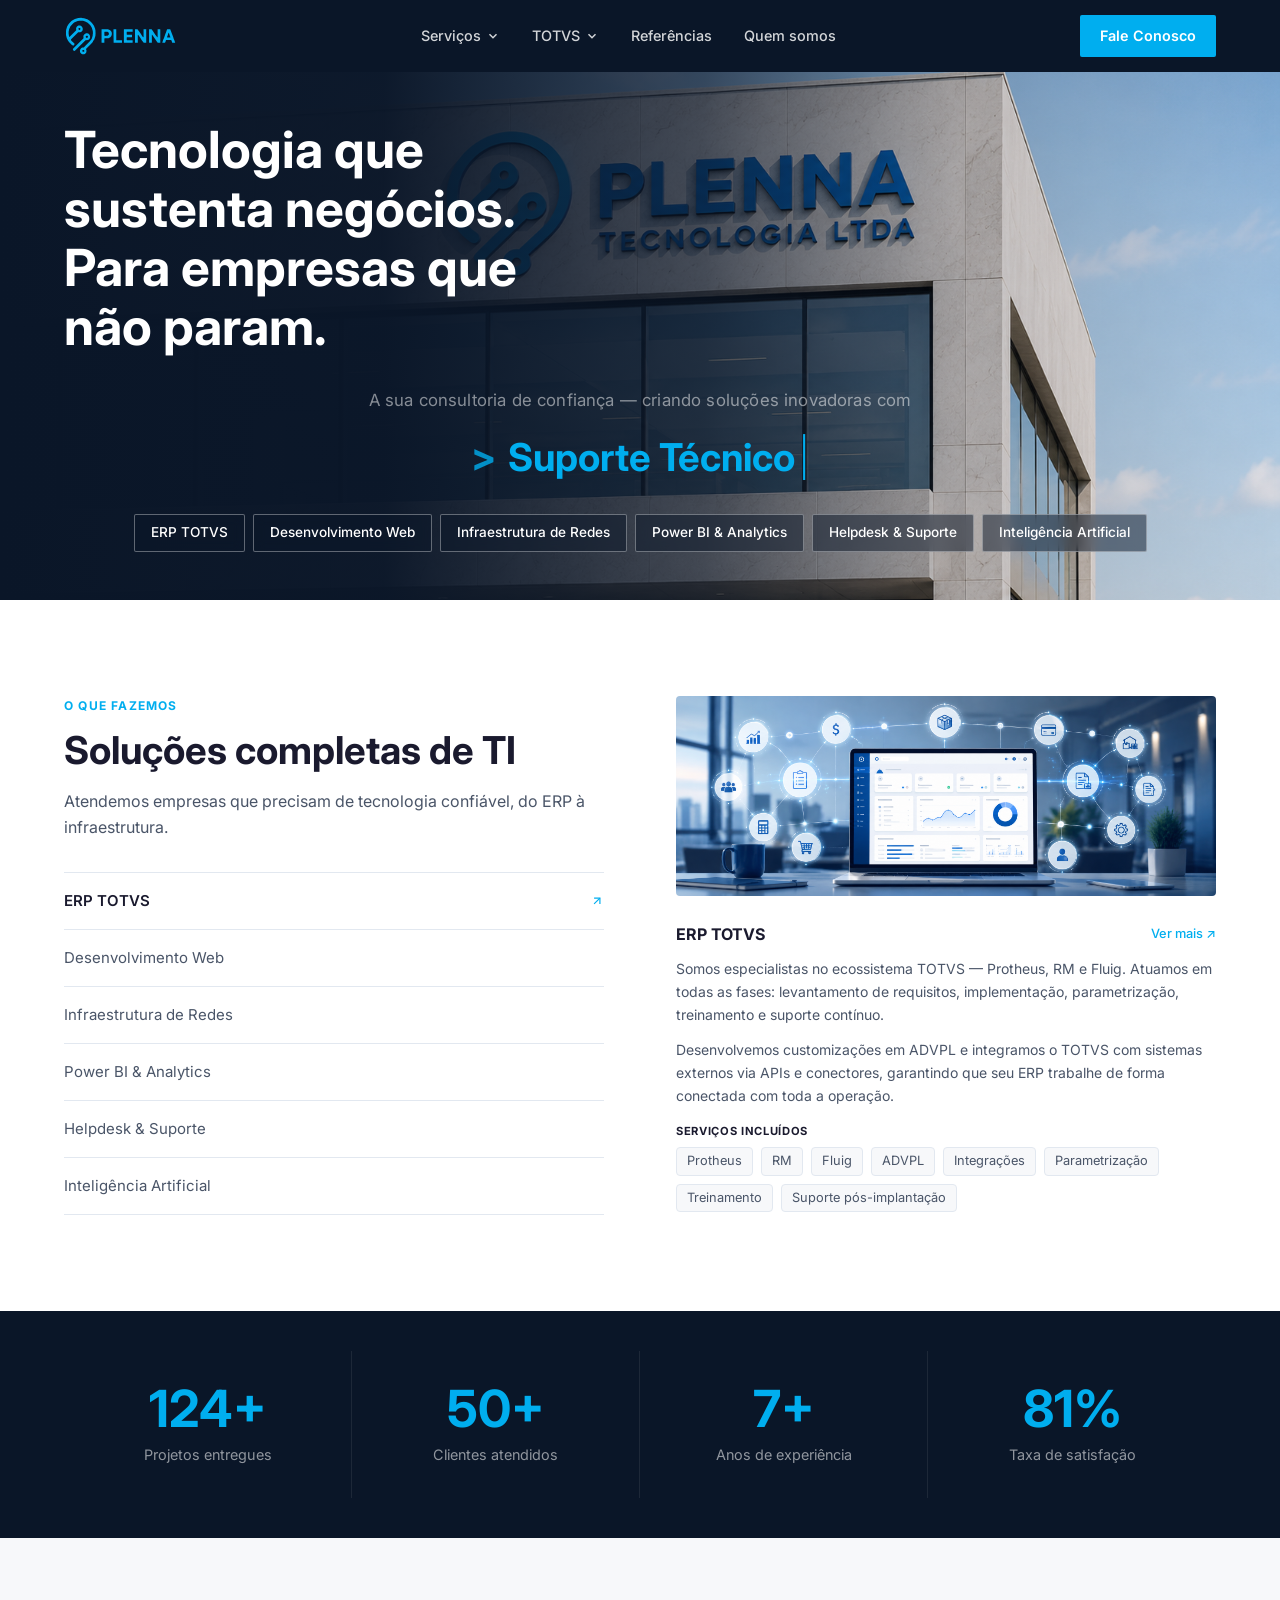
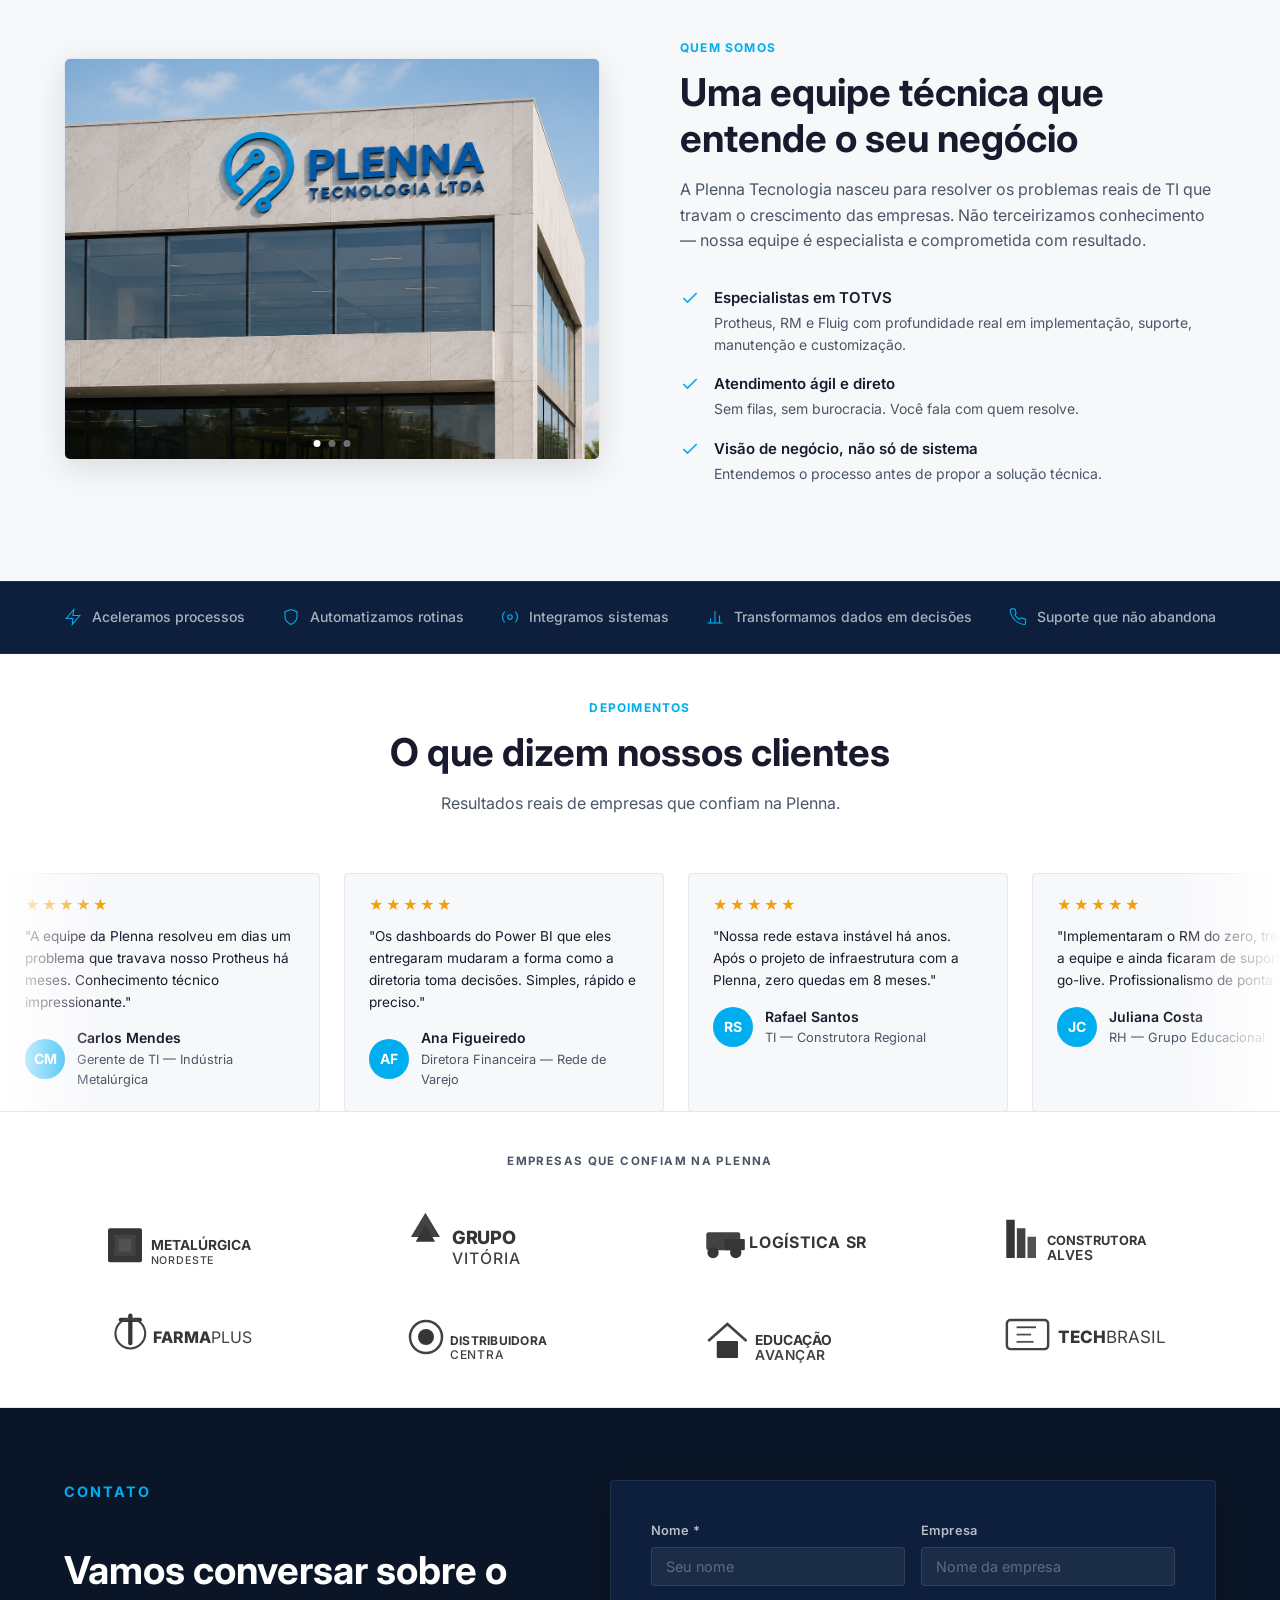
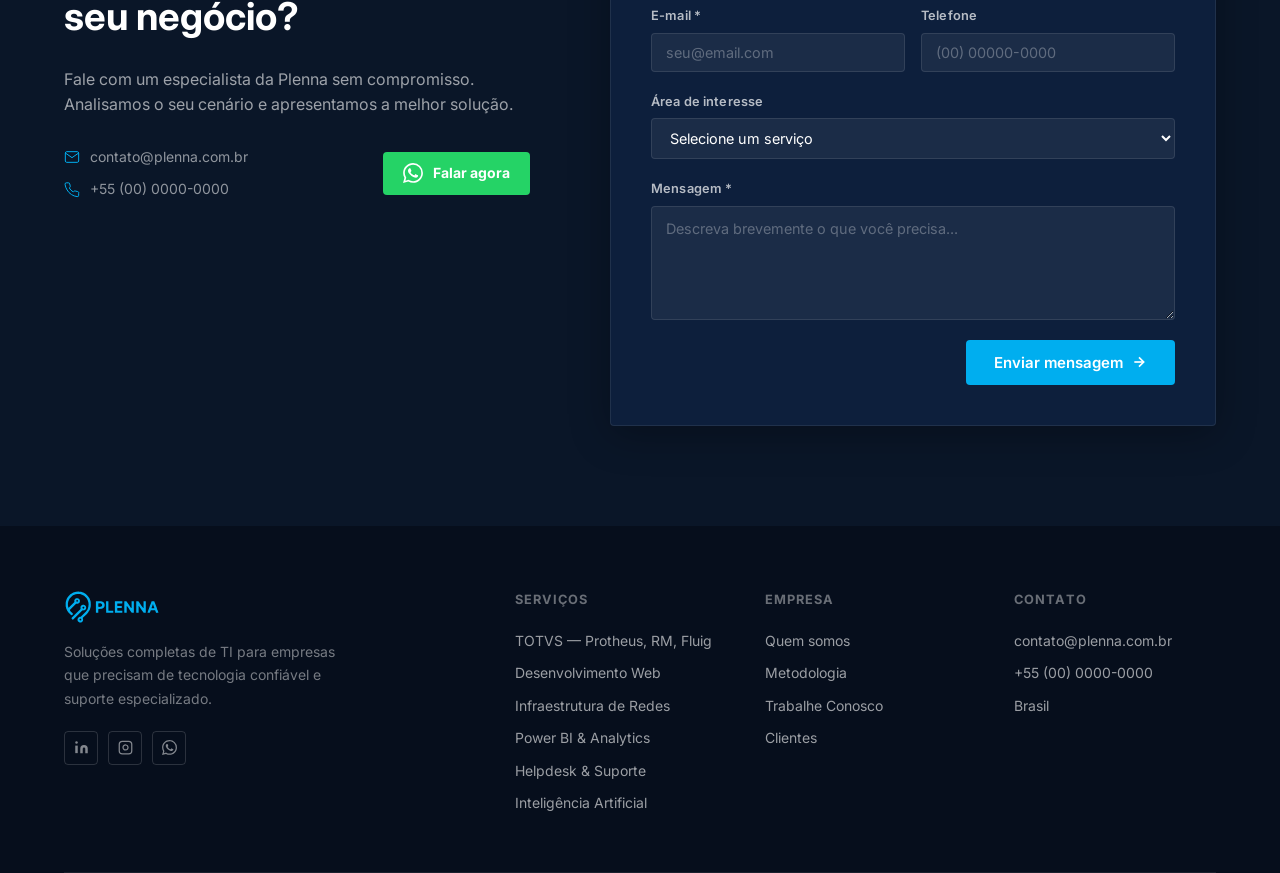
==== index.html @ c4a2d80d "Initial commit — site Plenna Tecnologia" ====
﻿<!DOCTYPE html>
<html lang="pt-BR">
<head>
  <meta charset="UTF-8" />
  <meta name="viewport" content="width=device-width, initial-scale=1.0" />
  <title>Plenna Tecnologia — Soluções de TI para Empresas</title>
  <meta name="description" content="Consultoria, implementação e suporte TOTVS, desenvolvimento de sistemas, infraestrutura, Power BI e helpdesk. Soluções de TI completas para o seu negócio." />
  <link rel="icon" type="image/x-icon" href="public/favicon.ico" />
  <link rel="preconnect" href="https://fonts.googleapis.com" />
  <link rel="preconnect" href="https://fonts.gstatic.com" crossorigin />
  <link href="https://fonts.googleapis.com/css2?family=Inter:wght@400;500;600;700&display=swap" rel="stylesheet" />
  <link rel="stylesheet" href="css/style.css" />
</head>
<body>

<!-- ============================================================
     HEADER
============================================================ -->
<header class="site-header">
  <div class="container">
    <div class="header-inner">
      <a href="index.html" class="logo" aria-label="Plenna Tecnologia">
        <img src="assets/plenna-header-svg-options/plenna-icon-plenna.svg" alt="Plenna Tecnologia" />
      </a>

      <nav class="main-nav" aria-label="Navegação principal">
        <div class="nav-item">
          <a href="#servicos" class="nav-link">
            Serviços
            <svg viewBox="0 0 24 24" fill="none" stroke="currentColor" stroke-width="2.5"><polyline points="6 9 12 15 18 9"/></svg>
          </a>
          <div class="dropdown">
            <a href="servicos/desenvolvimento.html">Desenvolvimento Web</a>
            <a href="servicos/infraestrutura.html">Infraestrutura de Redes</a>
            <a href="servicos/powerbi.html">Power BI & Analytics</a>
            <a href="servicos/helpdesk.html">Helpdesk & Suporte</a>
            <a href="servicos/ia.html">Inteligência Artificial</a>
          </div>
        </div>
        <div class="nav-item">
          <a href="servicos/totvs.html" class="nav-link">
            TOTVS
            <svg viewBox="0 0 24 24" fill="none" stroke="currentColor" stroke-width="2.5"><polyline points="6 9 12 15 18 9"/></svg>
          </a>
          <div class="dropdown">
            <a href="servicos/totvs.html#protheus">Protheus</a>
            <a href="servicos/totvs.html#rm">RM</a>
            <a href="servicos/totvs.html#fluig">Fluig</a>
            <a href="servicos/totvs.html#advpl">ADVPL & Customizações</a>
            <a href="servicos/totvs.html#integracoes">Integrações TOTVS</a>
          </div>
        </div>
        <a href="#depoimentos" class="nav-link">Referências</a>
        <a href="#sobre" class="nav-link">Quem somos</a>
        <!-- mobile-only CTA inside nav -->
        <div class="header-cta">
          <a href="https://wa.me/5500000000000" target="_blank" rel="noopener" class="btn btn-primary">Fale Conosco</a>
        </div>
      </nav>

      <!-- 3rd column: CTA on desktop, toggle on mobile -->
      <div class="header-actions">
        <a href="https://wa.me/5500000000000" target="_blank" rel="noopener" class="btn btn-primary desktop-cta">Fale Conosco</a>
        <button class="nav-toggle" aria-label="Abrir menu" aria-expanded="false">
          <span></span><span></span><span></span>
        </button>
      </div>
    </div>
  </div>
</header>

<!-- ============================================================
     HERO
============================================================ -->
<section class="hero" id="inicio">
  <div class="container">
    <div class="hero-grid">
      <div class="hero-content">
        <h1>Tecnologia que sustenta negócios.<br>Para empresas que não param.</h1>
      </div>
      <div class="hero-visual"></div>
    </div>

    <div class="hero-typewriter-inline">
      <span class="hero-typewriter-intro">A sua consultoria de confiança — criando soluções inovadoras com</span>
      <div class="hero-typewriter-big">
        <span class="typewriter-prompt">&gt;</span><span class="typewriter-wrap"><span id="typewriter"></span><span class="typewriter-cursor">|</span></span>
      </div>
      <div class="hero-service-pills">
        <a href="#servicos" class="hero-pill" data-service="totvs">ERP TOTVS</a>
        <a href="#servicos" class="hero-pill" data-service="desenvolvimento">Desenvolvimento Web</a>
        <a href="#servicos" class="hero-pill" data-service="infraestrutura">Infraestrutura de Redes</a>
        <a href="#servicos" class="hero-pill" data-service="powerbi">Power BI & Analytics</a>
        <a href="#servicos" class="hero-pill" data-service="helpdesk">Helpdesk & Suporte</a>
        <a href="#servicos" class="hero-pill" data-service="ia">Inteligência Artificial</a>
      </div>
    </div>
  </div>
</section>


<!-- ============================================================
     SERVICES — Interactive
============================================================ -->
<section class="services" id="servicos">
  <div class="container">
    <div class="services-layout">

      <!-- Coluna esquerda: header + lista -->
      <div class="services-left">
        <div class="services-header">
          <span class="section-label">O que fazemos</span>
          <h2 class="section-title">Soluções completas de TI</h2>
          <p class="section-sub">Atendemos empresas que precisam de tecnologia confiável, do ERP à infraestrutura.</p>
        </div>

        <ul class="services-list">
          <li class="services-list-item active" data-service="totvs">
            <span>ERP TOTVS</span>
            <svg viewBox="0 0 24 24" fill="none" stroke="currentColor" stroke-width="2"><line x1="7" y1="17" x2="17" y2="7"/><polyline points="7 7 17 7 17 17"/></svg>
          </li>
          <li class="services-list-item" data-service="desenvolvimento">
            <span>Desenvolvimento Web</span>
            <svg viewBox="0 0 24 24" fill="none" stroke="currentColor" stroke-width="2"><line x1="7" y1="17" x2="17" y2="7"/><polyline points="7 7 17 7 17 17"/></svg>
          </li>
          <li class="services-list-item" data-service="infraestrutura">
            <span>Infraestrutura de Redes</span>
            <svg viewBox="0 0 24 24" fill="none" stroke="currentColor" stroke-width="2"><line x1="7" y1="17" x2="17" y2="7"/><polyline points="7 7 17 7 17 17"/></svg>
          </li>
          <li class="services-list-item" data-service="powerbi">
            <span>Power BI & Analytics</span>
            <svg viewBox="0 0 24 24" fill="none" stroke="currentColor" stroke-width="2"><line x1="7" y1="17" x2="17" y2="7"/><polyline points="7 7 17 7 17 17"/></svg>
          </li>
          <li class="services-list-item" data-service="helpdesk">
            <span>Helpdesk & Suporte</span>
            <svg viewBox="0 0 24 24" fill="none" stroke="currentColor" stroke-width="2"><line x1="7" y1="17" x2="17" y2="7"/><polyline points="7 7 17 7 17 17"/></svg>
          </li>
          <li class="services-list-item" data-service="ia">
            <span>Inteligência Artificial</span>
            <svg viewBox="0 0 24 24" fill="none" stroke="currentColor" stroke-width="2"><line x1="7" y1="17" x2="17" y2="7"/><polyline points="7 7 17 7 17 17"/></svg>
          </li>
        </ul>
      </div>

      <!-- Coluna direita: imagem pequena no topo + painel de texto embaixo -->
      <div class="services-right">
        <div class="services-right-img">
          <img class="services-img-item active" data-service="totvs"        src="images/servico-totvs.png"          alt="ERP TOTVS" />
          <img class="services-img-item"        data-service="desenvolvimento" src="images/servico-desenvolvimento.png" alt="Desenvolvimento Web" />
          <img class="services-img-item"        data-service="infraestrutura"  src="images/servico-infraestrutura.png" alt="Infraestrutura de Redes" />
          <img class="services-img-item"        data-service="powerbi"         src="images/servico-powerbi.png"        alt="Power BI & Analytics" />
          <img class="services-img-item"        data-service="helpdesk"        src="images/servico-helpdesk.png"       alt="Helpdesk & Suporte" />
          <img class="services-img-item"        data-service="ia"              src="images/servico-ia.png"             alt="Inteligência Artificial" />
        </div>

        <div class="services-panel">
          <div class="services-panel-item active" data-service="totvs">
            <h3>ERP TOTVS <a href="servicos/totvs.html">Ver mais ↗</a></h3>
            <p>Somos especialistas no ecossistema TOTVS — Protheus, RM e Fluig. Atuamos em todas as fases: levantamento de requisitos, implementação, parametrização, treinamento e suporte contínuo.</p>
            <p>Desenvolvemos customizações em ADVPL e integramos o TOTVS com sistemas externos via APIs e conectores, garantindo que seu ERP trabalhe de forma conectada com toda a operação.</p>
            <div class="services-panel-tags">
              <span class="services-panel-tags-label">Serviços incluídos</span>
              <ul><li>Protheus</li><li>RM</li><li>Fluig</li><li>ADVPL</li><li>Integrações</li><li>Parametrização</li><li>Treinamento</li><li>Suporte pós-implantação</li></ul>
            </div>
          </div>

          <div class="services-panel-item" data-service="desenvolvimento">
            <h3>Desenvolvimento Web <a href="servicos/desenvolvimento.html">Ver mais ↗</a></h3>
            <p>Criamos sites institucionais, portais, sistemas internos e aplicações sob medida. Cada projeto é pensado para resolver um problema real — sem código desnecessário, sem prazo alongado.</p>
            <p>Também desenvolvemos APIs REST e automações que conectam plataformas diferentes, eliminando processos manuais e retrabalho do seu time.</p>
            <div class="services-panel-tags">
              <span class="services-panel-tags-label">Serviços incluídos</span>
              <ul><li>Sites institucionais</li><li>Sistemas web</li><li>APIs REST</li><li>Automações</li><li>Integrações entre plataformas</li><li>Node.js</li><li>Python</li><li>React</li></ul>
            </div>
          </div>

          <div class="services-panel-item" data-service="infraestrutura">
            <h3>Infraestrutura de Redes <a href="servicos/infraestrutura.html">Ver mais ↗</a></h3>
            <p>Projetamos e implantamos redes corporativas seguras e escaláveis — do cabeamento estruturado ao firewall e à virtualização de servidores. Sua operação não pode parar, e a infraestrutura precisa acompanhar o crescimento.</p>
            <p>Oferecemos monitoramento contínuo, gestão de ativos e suporte preventivo para antecipar falhas antes que virem problema.</p>
            <div class="services-panel-tags">
              <span class="services-panel-tags-label">Serviços incluídos</span>
              <ul><li>Redes LAN / WAN</li><li>Firewall & segurança</li><li>Servidores</li><li>Virtualização</li><li>VPN</li><li>Monitoramento 24h</li><li>Cabeamento estruturado</li><li>Backup corporativo</li></ul>
            </div>
          </div>

          <div class="services-panel-item" data-service="powerbi">
            <h3>Power BI & Analytics <a href="servicos/powerbi.html">Ver mais ↗</a></h3>
            <p>Transformamos dados dispersos em dashboards claros e acionáveis. Conectamos suas fontes — ERP, planilhas, bancos de dados e APIs — e construímos relatórios que respondem às perguntas certas para cada área do negócio.</p>
            <p>Com modelagem de dados e DAX avançado, entregamos indicadores confiáveis que embasam decisões rápidas e bem fundamentadas.</p>
            <div class="services-panel-tags">
              <span class="services-panel-tags-label">Serviços incluídos</span>
              <ul><li>Dashboards interativos</li><li>Modelagem de dados</li><li>DAX avançado</li><li>ETL & Power Query</li><li>KPIs e metas</li><li>Relatórios gerenciais</li><li>Integração com TOTVS</li><li>Treinamento em Power BI</li></ul>
            </div>
          </div>

          <div class="services-panel-item" data-service="helpdesk">
            <h3>Helpdesk & Suporte <a href="servicos/helpdesk.html">Ver mais ↗</a></h3>
            <p>Atendimento técnico ágil por chamado, remoto ou presencial — com SLA definido e equipe especializada que resolve sem burocracia. Nada de filas intermináveis ou scripts genéricos.</p>
            <p>Gerenciamos todo o ciclo do chamado, desde o registro até a solução, com relatórios periódicos de desempenho e foco em reduzir o tempo de inatividade da sua equipe.</p>
            <div class="services-panel-tags">
              <span class="services-panel-tags-label">Serviços incluídos</span>
              <ul><li>Suporte remoto</li><li>Atendimento presencial</li><li>SLA contratual</li><li>Gestão de chamados</li><li>N1 / N2 / N3</li><li>Relatórios de SLA</li><li>Manutenção preventiva</li><li>Gestão de ativos de TI</li></ul>
            </div>
          </div>

          <div class="services-panel-item" data-service="ia">
            <h3>Inteligência Artificial <a href="servicos/ia.html">Ver mais ↗</a></h3>
            <p>Aplicamos IA de forma prática no seu negócio: chatbots para atendimento, automação de tarefas repetitivas, análise preditiva de dados e integração com modelos de linguagem como GPT e Claude.</p>
            <p>Não vendemos tecnologia por tecnologia — identificamos onde a IA gera ganho real de produtividade e implementamos com foco em resultado mensurável.</p>
            <div class="services-panel-tags">
              <span class="services-panel-tags-label">Serviços incluídos</span>
              <ul><li>Chatbots inteligentes</li><li>Integração com LLMs</li><li>Automação de processos</li><li>Análise preditiva</li><li>Processamento de documentos</li><li>IA aplicada ao TOTVS</li><li>Treinamento de modelos</li><li>Consultoria em IA</li></ul>
            </div>
          </div>
        </div>
      </div>

    </div>
  </div>
</section>

<!-- ============================================================
     STATS / NUMBERS
============================================================ -->
<section class="stats" id="numeros">
  <div class="container">
    <div class="stats-grid">
      <div class="stat-item fade-in">
        <span
          class="stat-number"
          data-counter
          data-target="150"
          data-suffix="+"
        >0</span>
        <p class="stat-desc">Projetos entregues</p>
      </div>
      <div class="stat-item fade-in fade-in-delay-1">
        <span
          class="stat-number"
          data-counter
          data-target="60"
          data-suffix="+"
        >0</span>
        <p class="stat-desc">Clientes atendidos</p>
      </div>
      <div class="stat-item fade-in fade-in-delay-2">
        <span
          class="stat-number"
          data-counter
          data-target="8"
          data-suffix="+"
        >0</span>
        <p class="stat-desc">Anos de experiência</p>
      </div>
      <div class="stat-item fade-in fade-in-delay-3">
        <span
          class="stat-number"
          data-counter
          data-target="98"
          data-suffix="%"
        >0</span>
        <p class="stat-desc">Taxa de satisfação</p>
      </div>
    </div>
  </div>
</section>

<!-- ============================================================
     ABOUT
============================================================ -->
<section class="about" id="sobre">
  <div class="container">
    <div class="about-grid">
      <div class="about-slideshow">
        <div class="about-slide active">
          <img src="images/fachada-plenna-IA.png" alt="Escritório Plenna Tecnologia" loading="lazy" />
        </div>
        <div class="about-slide">
          <img src="images/funcionarios-plenna-IA.png" alt="Equipe Plenna" loading="lazy" />
        </div>
        <div class="about-slide">
          <img src="images/funcionarios-plenna-IA-2.png" alt="Time Plenna" loading="lazy" />
        </div>
        <div class="about-slide-dots">
          <span class="about-dot active"></span>
          <span class="about-dot"></span>
          <span class="about-dot"></span>
        </div>
      </div>
      <div class="about-content fade-in">
        <span class="section-label">Quem somos</span>
        <h2 class="section-title">Uma equipe técnica que entende o seu negócio</h2>
        <p>A Plenna Tecnologia nasceu para resolver os problemas reais de TI que travam o crescimento das empresas. Não terceirizamos conhecimento — nossa equipe é especialista e comprometida com resultado.</p>

        <div class="about-points">
          <div class="about-point">
            <svg class="point-icon" viewBox="0 0 24 24" fill="none" stroke="currentColor" stroke-width="2"><polyline points="20 6 9 17 4 12"/></svg>
            <div>
              <h4>Especialistas em TOTVS</h4>
              <p>Protheus, RM e Fluig com profundidade real em implementação, suporte, manutenção e customização.</p>
            </div>
          </div>
          <div class="about-point">
            <svg class="point-icon" viewBox="0 0 24 24" fill="none" stroke="currentColor" stroke-width="2"><polyline points="20 6 9 17 4 12"/></svg>
            <div>
              <h4>Atendimento ágil e direto</h4>
              <p>Sem filas, sem burocracia. Você fala com quem resolve.</p>
            </div>
          </div>
          <div class="about-point">
            <svg class="point-icon" viewBox="0 0 24 24" fill="none" stroke="currentColor" stroke-width="2"><polyline points="20 6 9 17 4 12"/></svg>
            <div>
              <h4>Visão de negócio, não só de sistema</h4>
              <p>Entendemos o processo antes de propor a solução técnica.</p>
            </div>
          </div>
        </div>
      </div>
    </div>
  </div>
</section>

<!-- ============================================================
     VALUE PILLARS STRIP
============================================================ -->
<div class="pillars-band">
  <div class="container">
    <div class="pillars-grid">
      <div class="pillar-item">
        <svg viewBox="0 0 24 24" fill="none" stroke="currentColor" stroke-width="1.5"><path d="M13 2L3 14h9l-1 8 10-12h-9l1-8z"/></svg>
        <span>Aceleramos processos</span>
      </div>
      <div class="pillar-item">
        <svg viewBox="0 0 24 24" fill="none" stroke="currentColor" stroke-width="1.5"><path d="M12 22s8-4 8-10V5l-8-3-8 3v7c0 6 8 10 8 10z"/></svg>
        <span>Automatizamos rotinas</span>
      </div>
      <div class="pillar-item">
        <svg viewBox="0 0 24 24" fill="none" stroke="currentColor" stroke-width="1.5"><circle cx="12" cy="12" r="3"/><path d="M19.07 4.93a10 10 0 0 1 0 14.14M4.93 4.93a10 10 0 0 0 0 14.14"/></svg>
        <span>Integramos sistemas</span>
      </div>
      <div class="pillar-item">
        <svg viewBox="0 0 24 24" fill="none" stroke="currentColor" stroke-width="1.5"><line x1="18" y1="20" x2="18" y2="10"/><line x1="12" y1="20" x2="12" y2="4"/><line x1="6" y1="20" x2="6" y2="14"/><line x1="2" y1="20" x2="22" y2="20"/></svg>
        <span>Transformamos dados em decisões</span>
      </div>
      <div class="pillar-item">
        <svg viewBox="0 0 24 24" fill="none" stroke="currentColor" stroke-width="1.5"><path d="M22 16.92v3a2 2 0 0 1-2.18 2 19.79 19.79 0 0 1-8.63-3.07A19.5 19.5 0 0 1 4.69 12 19.79 19.79 0 0 1 1.61 3.41 2 2 0 0 1 3.6 1.24h3a2 2 0 0 1 2 1.72c.127.96.361 1.903.7 2.81a2 2 0 0 1-.45 2.11L7.91 8.92a16 16 0 0 0 6 6l.97-.97a2 2 0 0 1 2.11-.45c.907.339 1.85.573 2.81.7A2 2 0 0 1 22 16.92z"/></svg>
        <span>Suporte que não abandona</span>
      </div>
    </div>
  </div>
</div>

<!-- ============================================================
     TESTIMONIALS
============================================================ -->
<section class="testimonials">
  <div class="container">
    <div class="testimonials-header fade-in">
      <span class="section-label">Depoimentos</span>
      <h2 class="section-title">O que dizem nossos clientes</h2>
      <p class="section-sub">Resultados reais de empresas que confiam na Plenna.</p>
    </div>
  </div>

  <div class="testimonials-marquee" id="depoimentos">
    <div class="testimonials-track" aria-hidden="true">

      <!-- original set -->
      <div class="testimonial-card">
        <div class="testimonial-stars">★★★★★</div>
        <p class="testimonial-text">"A equipe da Plenna resolveu em dias um problema que travava nosso Protheus há meses. Conhecimento técnico impressionante."</p>
        <div class="testimonial-author">
          <div class="author-avatar">CM</div>
          <div>
            <div class="author-name">Carlos Mendes</div>
            <div class="author-role">Gerente de TI — Indústria Metalúrgica</div>
          </div>
        </div>
      </div>

      <div class="testimonial-card">
        <div class="testimonial-stars">★★★★★</div>
        <p class="testimonial-text">"Os dashboards do Power BI que eles entregaram mudaram a forma como a diretoria toma decisões. Simples, rápido e preciso."</p>
        <div class="testimonial-author">
          <div class="author-avatar">AF</div>
          <div>
            <div class="author-name">Ana Figueiredo</div>
            <div class="author-role">Diretora Financeira — Rede de Varejo</div>
          </div>
        </div>
      </div>

      <div class="testimonial-card">
        <div class="testimonial-stars">★★★★★</div>
        <p class="testimonial-text">"Nossa rede estava instável há anos. Após o projeto de infraestrutura com a Plenna, zero quedas em 8 meses."</p>
        <div class="testimonial-author">
          <div class="author-avatar">RS</div>
          <div>
            <div class="author-name">Rafael Santos</div>
            <div class="author-role">TI — Construtora Regional</div>
          </div>
        </div>
      </div>

      <div class="testimonial-card">
        <div class="testimonial-stars">★★★★★</div>
        <p class="testimonial-text">"Implementaram o RM do zero, treinaram a equipe e ainda ficaram de suporte pós-go-live. Profissionalismo de ponta."</p>
        <div class="testimonial-author">
          <div class="author-avatar">JC</div>
          <div>
            <div class="author-name">Juliana Costa</div>
            <div class="author-role">RH — Grupo Educacional</div>
          </div>
        </div>
      </div>

      <div class="testimonial-card">
        <div class="testimonial-stars">★★★★★</div>
        <p class="testimonial-text">"O helpdesk deles resolve rápido e sem enrolação. Nossas equipes não ficam paradas esperando chamado."</p>
        <div class="testimonial-author">
          <div class="author-avatar">PM</div>
          <div>
            <div class="author-name">Pedro Marinho</div>
            <div class="author-role">COO — Distribuidora Logística</div>
          </div>
        </div>
      </div>

      <div class="testimonial-card">
        <div class="testimonial-stars">★★★★★</div>
        <p class="testimonial-text">"A integração entre o Protheus e nosso e-commerce foi entregue no prazo, funcionando perfeitamente. Equipe muito competente."</p>
        <div class="testimonial-author">
          <div class="author-avatar">TL</div>
          <div>
            <div class="author-name">Thiago Lima</div>
            <div class="author-role">CTO — Startup de Comércio</div>
          </div>
        </div>
      </div>

      <!-- duplicate set — required for seamless -50% loop -->
      <div class="testimonial-card">
        <div class="testimonial-stars">★★★★★</div>
        <p class="testimonial-text">"A equipe da Plenna resolveu em dias um problema que travava nosso Protheus há meses. Conhecimento técnico impressionante."</p>
        <div class="testimonial-author">
          <div class="author-avatar">CM</div>
          <div>
            <div class="author-name">Carlos Mendes</div>
            <div class="author-role">Gerente de TI — Indústria Metalúrgica</div>
          </div>
        </div>
      </div>

      <div class="testimonial-card">
        <div class="testimonial-stars">★★★★★</div>
        <p class="testimonial-text">"Os dashboards do Power BI que eles entregaram mudaram a forma como a diretoria toma decisões. Simples, rápido e preciso."</p>
        <div class="testimonial-author">
          <div class="author-avatar">AF</div>
          <div>
            <div class="author-name">Ana Figueiredo</div>
            <div class="author-role">Diretora Financeira — Rede de Varejo</div>
          </div>
        </div>
      </div>

      <div class="testimonial-card">
        <div class="testimonial-stars">★★★★★</div>
        <p class="testimonial-text">"Nossa rede estava instável há anos. Após o projeto de infraestrutura com a Plenna, zero quedas em 8 meses."</p>
        <div class="testimonial-author">
          <div class="author-avatar">RS</div>
          <div>
            <div class="author-name">Rafael Santos</div>
            <div class="author-role">TI — Construtora Regional</div>
          </div>
        </div>
      </div>

      <div class="testimonial-card">
        <div class="testimonial-stars">★★★★★</div>
        <p class="testimonial-text">"Implementaram o RM do zero, treinaram a equipe e ainda ficaram de suporte pós-go-live. Profissionalismo de ponta."</p>
        <div class="testimonial-author">
          <div class="author-avatar">JC</div>
          <div>
            <div class="author-name">Juliana Costa</div>
            <div class="author-role">RH — Grupo Educacional</div>
          </div>
        </div>
      </div>

      <div class="testimonial-card">
        <div class="testimonial-stars">★★★★★</div>
        <p class="testimonial-text">"O helpdesk deles resolve rápido e sem enrolação. Nossas equipes não ficam paradas esperando chamado."</p>
        <div class="testimonial-author">
          <div class="author-avatar">PM</div>
          <div>
            <div class="author-name">Pedro Marinho</div>
            <div class="author-role">COO — Distribuidora Logística</div>
          </div>
        </div>
      </div>

      <div class="testimonial-card">
        <div class="testimonial-stars">★★★★★</div>
        <p class="testimonial-text">"A integração entre o Protheus e nosso e-commerce foi entregue no prazo, funcionando perfeitamente. Equipe muito competente."</p>
        <div class="testimonial-author">
          <div class="author-avatar">TL</div>
          <div>
            <div class="author-name">Thiago Lima</div>
            <div class="author-role">CTO — Startup de Comércio</div>
          </div>
        </div>
      </div>

    </div>
  </div>

  <!-- Logos de clientes -->
  <div class="clients-logos" id="clientes">
    <div class="container">
      <p class="clients-label">Empresas que confiam na Plenna</p>
      <div class="clients-grid">

        <!-- Metalúrgica Nordeste -->
        <div class="client-logo-item">
          <svg viewBox="0 0 160 56" fill="none" xmlns="http://www.w3.org/2000/svg" aria-label="Metalúrgica Nordeste">
            <rect x="0" y="20" width="32" height="32" rx="2" fill="#2D3748"/>
            <rect x="6" y="26" width="20" height="20" rx="1" fill="#4A5568"/>
            <rect x="10" y="30" width="12" height="12" fill="#718096"/>
            <text x="40" y="40" font-family="Inter,sans-serif" font-size="13" font-weight="700" fill="#2D3748">METALÚRGICA</text>
            <text x="40" y="54" font-family="Inter,sans-serif" font-size="10" font-weight="500" fill="#4A5568" letter-spacing=".08em">NORDESTE</text>
          </svg>
        </div>

        <!-- Grupo Vitória -->
        <div class="client-logo-item">
          <svg viewBox="0 0 140 56" fill="none" xmlns="http://www.w3.org/2000/svg" aria-label="Grupo Vitória">
            <polygon points="16,8 28,28 4,28" fill="#4A5568"/>
            <polygon points="16,18 24,32 8,32" fill="#2D3748"/>
            <text x="38" y="34" font-family="Inter,sans-serif" font-size="15" font-weight="800" fill="#2D3748" letter-spacing="-.02em">GRUPO</text>
            <text x="38" y="50" font-family="Inter,sans-serif" font-size="13" font-weight="500" fill="#4A5568" letter-spacing=".06em">VITÓRIA</text>
          </svg>
        </div>

        <!-- Logística SR -->
        <div class="client-logo-item">
          <svg viewBox="0 0 150 56" fill="none" xmlns="http://www.w3.org/2000/svg" aria-label="Logística SR">
            <rect x="2" y="24" width="30" height="16" rx="2" fill="#4A5568"/>
            <rect x="18" y="30" width="18" height="10" rx="1" fill="#2D3748"/>
            <circle cx="8" cy="42" r="5" fill="#2D3748"/>
            <circle cx="28" cy="42" r="5" fill="#2D3748"/>
            <text x="40" y="38" font-family="Inter,sans-serif" font-size="14" font-weight="700" fill="#2D3748" letter-spacing=".04em">LOGÍSTICA SR</text>
          </svg>
        </div>

        <!-- Construtora Alves -->
        <div class="client-logo-item">
          <svg viewBox="0 0 160 56" fill="none" xmlns="http://www.w3.org/2000/svg" aria-label="Construtora Alves">
            <rect x="4" y="12" width="8" height="36" fill="#2D3748"/>
            <rect x="14" y="20" width="8" height="28" fill="#4A5568"/>
            <rect x="24" y="28" width="8" height="20" fill="#718096"/>
            <text x="42" y="36" font-family="Inter,sans-serif" font-size="12" font-weight="700" fill="#2D3748">CONSTRUTORA</text>
            <text x="42" y="50" font-family="Inter,sans-serif" font-size="13" font-weight="600" fill="#2D3748" letter-spacing=".04em">ALVES</text>
          </svg>
        </div>

        <!-- Rede FarmaPlus -->
        <div class="client-logo-item">
          <svg viewBox="0 0 160 56" fill="none" xmlns="http://www.w3.org/2000/svg" aria-label="FarmaPlus">
            <rect x="10" y="10" width="22" height="4" rx="2" fill="#2D3748"/>
            <rect x="19" y="6" width="4" height="30" rx="2" fill="#2D3748"/>
            <circle cx="21" cy="25" r="14" stroke="#4A5568" stroke-width="2" fill="none"/>
            <text x="42" y="34" font-family="Inter,sans-serif" font-size="15" font-weight="800" fill="#2D3748">FARMA<tspan font-weight="400" fill="#4A5568">PLUS</tspan></text>
          </svg>
        </div>

        <!-- Distribuidora Centra -->
        <div class="client-logo-item">
          <svg viewBox="0 0 170 56" fill="none" xmlns="http://www.w3.org/2000/svg" aria-label="Distribuidora Centra">
            <circle cx="20" cy="28" r="16" stroke="#4A5568" stroke-width="2.5"/>
            <circle cx="20" cy="28" r="8" fill="#2D3748"/>
            <text x="44" y="36" font-family="Inter,sans-serif" font-size="12" font-weight="700" fill="#2D3748" letter-spacing=".02em">DISTRIBUIDORA</text>
            <text x="44" y="50" font-family="Inter,sans-serif" font-size="12" font-weight="500" fill="#4A5568" letter-spacing=".06em">CENTRA</text>
          </svg>
        </div>

        <!-- Educação Avançar -->
        <div class="client-logo-item">
          <svg viewBox="0 0 160 56" fill="none" xmlns="http://www.w3.org/2000/svg" aria-label="Educação Avançar">
            <path d="M4 32 L22 16 L40 32" stroke="#4A5568" stroke-width="2.5" fill="none"/>
            <rect x="12" y="32" width="20" height="16" rx="1" fill="#2D3748"/>
            <text x="48" y="36" font-family="Inter,sans-serif" font-size="13" font-weight="700" fill="#2D3748">EDUCAÇÃO</text>
            <text x="48" y="50" font-family="Inter,sans-serif" font-size="13" font-weight="600" fill="#4A5568" letter-spacing=".04em">AVANÇAR</text>
          </svg>
        </div>

        <!-- TechBrasil -->
        <div class="client-logo-item">
          <svg viewBox="0 0 140 56" fill="none" xmlns="http://www.w3.org/2000/svg" aria-label="TechBrasil">
            <rect x="4" y="14" width="34" height="24" rx="3" stroke="#4A5568" stroke-width="2"/>
            <line x1="12" y1="20" x2="28" y2="20" stroke="#4A5568" stroke-width="1.5"/>
            <line x1="12" y1="26" x2="24" y2="26" stroke="#718096" stroke-width="1.5"/>
            <line x1="12" y1="32" x2="26" y2="32" stroke="#718096" stroke-width="1.5"/>
            <text x="46" y="33" font-family="Inter,sans-serif" font-size="14" font-weight="800" fill="#2D3748">TECH<tspan font-weight="400" fill="#4A5568">BRASIL</tspan></text>
          </svg>
        </div>

      </div>
    </div>
  </div>

</section>

<!-- ============================================================
     CONTACT
============================================================ -->
<section class="contact" id="contato">
  <div class="container">
    <div class="contact-grid">

      <!-- Esquerda: texto + WhatsApp -->
      <div class="contact-info">
        <span class="section-label section-label--lg">Contato</span>
        <h2 class="section-title">Vamos conversar sobre o seu negócio?</h2>
        <p>Fale com um especialista da Plenna sem compromisso. Analisamos o seu cenário e apresentamos a melhor solução.</p>

        <div class="contact-details-row">
          <div class="contact-details">
            <a href="mailto:contato@plenna.com.br" class="contact-detail-item">
              <svg viewBox="0 0 24 24" fill="none" stroke="currentColor" stroke-width="1.5"><path d="M4 4h16c1.1 0 2 .9 2 2v12c0 1.1-.9 2-2 2H4c-1.1 0-2-.9-2-2V6c0-1.1.9-2 2-2z"/><polyline points="22,6 12,13 2,6"/></svg>
              contato@plenna.com.br
            </a>
            <a href="tel:+5500000000000" class="contact-detail-item">
              <svg viewBox="0 0 24 24" fill="none" stroke="currentColor" stroke-width="1.5"><path d="M22 16.92v3a2 2 0 0 1-2.18 2 19.79 19.79 0 0 1-8.63-3.07A19.5 19.5 0 0 1 4.69 12 19.79 19.79 0 0 1 1.61 3.41 2 2 0 0 1 3.6 1.24h3a2 2 0 0 1 2 1.72c.127.96.361 1.903.7 2.81a2 2 0 0 1-.45 2.11L7.91 8.92a16 16 0 0 0 6 6l.97-.97a2 2 0 0 1 2.11-.45c.907.339 1.85.573 2.81.7A2 2 0 0 1 22 16.92z"/></svg>
              +55 (00) 0000-0000
            </a>
          </div>

          <a href="https://wa.me/5500000000000" target="_blank" rel="noopener" class="contact-whatsapp">
            <svg viewBox="0 0 24 24" fill="currentColor" aria-hidden="true">
              <path d="M17.472 14.382c-.297-.149-1.758-.867-2.03-.967-.273-.099-.471-.148-.67.15-.197.297-.767.966-.94 1.164-.173.199-.347.223-.644.075-.297-.15-1.255-.463-2.39-1.475-.883-.788-1.48-1.761-1.653-2.059-.173-.297-.018-.458.13-.606.134-.133.298-.347.446-.52.149-.174.198-.298.298-.497.099-.198.05-.371-.025-.52-.075-.149-.669-1.612-.916-2.207-.242-.579-.487-.5-.669-.51-.173-.008-.371-.01-.57-.01-.198 0-.52.074-.792.372-.272.297-1.04 1.016-1.04 2.479 0 1.462 1.065 2.875 1.213 3.074.149.198 2.096 3.2 5.077 4.487.709.306 1.262.489 1.694.625.712.227 1.36.195 1.871.118.571-.085 1.758-.719 2.006-1.413.248-.694.248-1.289.173-1.413-.074-.124-.272-.198-.57-.347m-5.421 7.403h-.004a9.87 9.87 0 0 1-5.031-1.378l-.361-.214-3.741.982.998-3.648-.235-.374a9.86 9.86 0 0 1-1.51-5.26c.001-5.45 4.436-9.884 9.888-9.884 2.64 0 5.122 1.03 6.988 2.898a9.825 9.825 0 0 1 2.893 6.994c-.003 5.45-4.437 9.884-9.885 9.884m8.413-18.297A11.815 11.815 0 0 0 12.05 0C5.495 0 .16 5.335.157 11.892c0 2.096.547 4.142 1.588 5.945L.057 24l6.305-1.654a11.882 11.882 0 0 0 5.683 1.448h.005c6.554 0 11.89-5.335 11.893-11.893a11.821 11.821 0 0 0-3.48-8.413z"/>
            </svg>
            <span class="contact-whatsapp-label">WhatsApp</span>
            <span class="contact-whatsapp-cta">Falar agora</span>
          </a>
        </div>
      </div>

      <!-- Direita: formulário -->
      <div class="contact-form-wrap">
        <form class="contact-form" action="https://formsubmit.co/machadobraga2020@gmail.com" method="POST">
          <!-- FormSubmit config -->
          <input type="hidden" name="_subject" value="Novo contato via site Plenna" />
          <input type="hidden" name="_captcha" value="false" />
          <input type="hidden" name="_template" value="table" />
          <input type="text" name="_honey" style="display:none" />

          <div class="form-row">
            <div class="form-group">
              <label for="contact-name">Nome *</label>
              <input type="text" id="contact-name" name="nome" placeholder="Seu nome" required />
            </div>
            <div class="form-group">
              <label for="contact-company">Empresa</label>
              <input type="text" id="contact-company" name="empresa" placeholder="Nome da empresa" />
            </div>
          </div>

          <div class="form-row">
            <div class="form-group">
              <label for="contact-email">E-mail *</label>
              <input type="email" id="contact-email" name="email" placeholder="seu@email.com" required />
            </div>
            <div class="form-group">
              <label for="contact-phone">Telefone</label>
              <input type="tel" id="contact-phone" name="telefone" placeholder="(00) 00000-0000" />
            </div>
          </div>

          <div class="form-group">
            <label for="contact-service">Área de interesse</label>
            <select id="contact-service" name="servico">
              <option value="" disabled selected>Selecione um serviço</option>
              <option value="ERP TOTVS">ERP TOTVS</option>
              <option value="Desenvolvimento Web">Desenvolvimento Web</option>
              <option value="Infraestrutura de Redes">Infraestrutura de Redes</option>
              <option value="Power BI & Analytics">Power BI & Analytics</option>
              <option value="Helpdesk & Suporte">Helpdesk & Suporte</option>
              <option value="Inteligência Artificial">Inteligência Artificial</option>
              <option value="Outro">Outro</option>
            </select>
          </div>

          <div class="form-group">
            <label for="contact-message">Mensagem *</label>
            <textarea id="contact-message" name="mensagem" rows="4" placeholder="Descreva brevemente o que você precisa..." required></textarea>
          </div>

          <button type="submit" class="btn btn-primary form-submit">
            Enviar mensagem
            <svg width="16" height="16" viewBox="0 0 24 24" fill="none" stroke="currentColor" stroke-width="2.5"><line x1="5" y1="12" x2="19" y2="12"/><polyline points="12 5 19 12 12 19"/></svg>
          </button>
        </form>
      </div>

    </div>
  </div>
</section>

<!-- ============================================================
     FOOTER
============================================================ -->
<footer class="site-footer">
  <div class="container">
    <div class="footer-grid">
      <div class="footer-brand">
        <img src="assets/plenna-header-svg-options/plenna-icon-plenna.svg" alt="Plenna Tecnologia" />
        <p>Soluções completas de TI para empresas que precisam de tecnologia confiável e suporte especializado.</p>
        <div class="footer-social">
          <a href="#" aria-label="LinkedIn">
            <svg viewBox="0 0 24 24" fill="currentColor"><path d="M16 8a6 6 0 0 1 6 6v7h-4v-7a2 2 0 0 0-2-2 2 2 0 0 0-2 2v7h-4v-7a6 6 0 0 1 6-6z"/><rect x="2" y="9" width="4" height="12"/><circle cx="4" cy="4" r="2"/></svg>
          </a>
          <a href="#" aria-label="Instagram">
            <svg viewBox="0 0 24 24" fill="none" stroke="currentColor" stroke-width="2"><rect x="2" y="2" width="20" height="20" rx="5"/><path d="M16 11.37A4 4 0 1 1 12.63 8 4 4 0 0 1 16 11.37z"/><line x1="17.5" y1="6.5" x2="17.51" y2="6.5"/></svg>
          </a>
          <a href="#" aria-label="WhatsApp">
            <svg viewBox="0 0 24 24" fill="currentColor"><path d="M17.472 14.382c-.297-.149-1.758-.867-2.03-.967-.273-.099-.471-.148-.67.15-.197.297-.767.966-.94 1.164-.173.199-.347.223-.644.075-.297-.15-1.255-.463-2.39-1.475-.883-.788-1.48-1.761-1.653-2.059-.173-.297-.018-.458.13-.606.134-.133.298-.347.446-.52.149-.174.198-.298.298-.497.099-.198.05-.371-.025-.52-.075-.149-.669-1.612-.916-2.207-.242-.579-.487-.5-.669-.51-.173-.008-.371-.01-.57-.01-.198 0-.52.074-.792.372-.272.297-1.04 1.016-1.04 2.479 0 1.462 1.065 2.875 1.213 3.074.149.198 2.096 3.2 5.077 4.487.709.306 1.262.489 1.694.625.712.227 1.36.195 1.871.118.571-.085 1.758-.719 2.006-1.413.248-.694.248-1.289.173-1.413-.074-.124-.272-.198-.57-.347m-5.421 7.403h-.004a9.87 9.87 0 0 1-5.031-1.378l-.361-.214-3.741.982.998-3.648-.235-.374a9.86 9.86 0 0 1-1.51-5.26c.001-5.45 4.436-9.884 9.888-9.884 2.64 0 5.122 1.03 6.988 2.898a9.825 9.825 0 0 1 2.893 6.994c-.003 5.45-4.437 9.884-9.885 9.884m8.413-18.297A11.815 11.815 0 0 0 12.05 0C5.495 0 .16 5.335.157 11.892c0 2.096.547 4.142 1.588 5.945L.057 24l6.305-1.654a11.882 11.882 0 0 0 5.683 1.448h.005c6.554 0 11.89-5.335 11.893-11.893a11.821 11.821 0 0 0-3.48-8.413z"/></svg>
          </a>
        </div>
      </div>

      <div class="footer-col">
        <h4>Serviços</h4>
        <a href="servicos/totvs.html">TOTVS — Protheus, RM, Fluig</a>
        <a href="servicos/desenvolvimento.html">Desenvolvimento Web</a>
        <a href="servicos/infraestrutura.html">Infraestrutura de Redes</a>
        <a href="servicos/powerbi.html">Power BI & Analytics</a>
        <a href="servicos/helpdesk.html">Helpdesk & Suporte</a>
        <a href="servicos/ia.html">Inteligência Artificial</a>
      </div>

      <div class="footer-col">
        <h4>Empresa</h4>
        <a href="empresa.html#sobre">Quem somos</a>
        <a href="empresa.html#metodologia">Metodologia</a>
        <a href="empresa.html#vagas">Trabalhe Conosco</a>
        <a href="#depoimentos">Clientes</a>
      </div>

      <div class="footer-col">
        <h4>Contato</h4>
        <a href="mailto:contato@plenna.com.br">contato@plenna.com.br</a>
        <a href="tel:+5500000000000">+55 (00) 0000-0000</a>
        <a href="#">Brasil</a>
      </div>
    </div>

  </div>
</footer>

<script src="js/main.js"></script>
</body>
</html>
---- css/style.css ----
/* ============================================================
   PLENNA TECNOLOGIA — Main Stylesheet
   ============================================================ */

/* --- Reset & Base --- */
*, *::before, *::after { box-sizing: border-box; margin: 0; padding: 0; }

:root {
  --blue:       #00AEEF;
  --blue-dark:  #0090CC;
  --navy:       #0A1628;
  --navy-mid:   #0D1F3C;
  --text:       #1A1A2E;
  --text-light: #4A5568;
  --bg:         #FFFFFF;
  --bg-gray:    #F7F8FA;
  --border:     #E2E8F0;
  --white:      #FFFFFF;

  --font: 'Inter', 'Segoe UI', system-ui, sans-serif;
  --radius: 4px;
  --transition: 200ms ease;
  --shadow: 0 2px 12px rgba(0,0,0,.08);
  --shadow-hover: 0 8px 28px rgba(0,174,239,.15);
}

html { scroll-behavior: smooth; font-size: 16px; scroll-padding-top: 68px; }

body {
  font-family: var(--font);
  color: var(--text);
  background: var(--bg);
  line-height: 1.6;
  -webkit-font-smoothing: antialiased;
}

img { display: block; max-width: 100%; }
a { color: inherit; text-decoration: none; }
ul { list-style: none; }
button { cursor: pointer; border: none; background: none; font-family: inherit; }

.container {
  width: 100%;
  max-width: 1200px;
  margin: 0 auto;
  padding: 0 24px;
}

/* --- Typography --- */
h1 { font-size: clamp(2rem, 4vw, 3.25rem); font-weight: 700; line-height: 1.15; }
h2 { font-size: clamp(1.6rem, 3vw, 2.4rem); font-weight: 700; line-height: 1.2; }
h3 { font-size: 1.25rem; font-weight: 600; line-height: 1.3; }
p  { font-size: 1rem; color: var(--text-light); }

.section-label {
  display: inline-block;
  font-size: .75rem;
  font-weight: 700;
  letter-spacing: .1em;
  text-transform: uppercase;
  color: var(--blue);
  margin-bottom: 12px;
}

.section-title { color: var(--text); margin-bottom: 16px; }
.section-sub   { max-width: 560px; color: var(--text-light); margin-bottom: 48px; }

.section-label--lg { font-size: .9rem; letter-spacing: .14em; margin-bottom: 16px; }

/* --- Buttons --- */
.btn {
  display: inline-flex;
  align-items: center;
  gap: 8px;
  padding: 13px 28px;
  border-radius: var(--radius);
  font-size: .9375rem;
  font-weight: 600;
  transition: var(--transition);
  white-space: nowrap;
  touch-action: manipulation;
}

.btn-primary {
  background: var(--blue);
  color: var(--white);
}
.btn-primary:hover { background: var(--blue); }

.btn-outline {
  border: 2px solid var(--blue);
  color: var(--blue);
}
.btn-outline:hover { background: var(--blue); color: var(--white); }

.btn-white {
  background: var(--white);
  color: var(--blue);
}
.btn-white:hover { background: #e8f8fd; transform: translateY(-2px); }

/* ============================================================
   HEADER
   ============================================================ */
.site-header {
  position: fixed;
  top: 0; left: 0; right: 0;
  z-index: 1000;
  background: rgba(10, 22, 40, 1);
  border-bottom: none;
  transition: background var(--transition);
}

.site-header.scrolled {
  background: rgba(10, 22, 40, .99);
  box-shadow: 0 2px 20px rgba(0,0,0,.3);
}

.header-inner {
  display: grid;
  grid-template-columns: auto 1fr auto;
  align-items: center;
  height: 72px;
  gap: 24px;
}

.logo img {
  height: 40px;
  width: auto;
}

.main-nav {
  display: flex;
  align-items: center;
  justify-content: center;
  gap: 4px;
}

.nav-item {
  position: relative;
}

.nav-link {
  display: flex;
  align-items: center;
  gap: 5px;
  padding: 8px 14px;
  border-radius: var(--radius);
  font-size: .9rem;
  font-weight: 500;
  color: rgba(255,255,255,.82);
  transition: var(--transition);
  cursor: pointer;
}
.nav-link.active { color: var(--white); background: rgba(255,255,255,.08); }

.nav-link svg { width: 14px; height: 14px; transition: transform var(--transition); flex-shrink: 0; }
.nav-item:hover .nav-link svg,
.nav-item:focus-within .nav-link svg { transform: rotate(180deg); }

/* Dropdown — top:100% (no gap) + padding-top creates visual space without dead zone */
.dropdown {
  position: absolute;
  top: 100%;
  left: 50%;
  transform: translateX(-50%) translateY(-6px);
  min-width: 220px;
  background: var(--white);
  border-radius: var(--radius);
  box-shadow: 0 12px 40px rgba(0,0,0,.18);
  border: 1px solid var(--border);
  padding: 8px 0 6px;
  opacity: 0;
  visibility: hidden;
  transition: opacity 180ms ease, transform 180ms ease, visibility 180ms;
  pointer-events: none;
  z-index: 200;
}

.nav-item:hover .dropdown,
.nav-item:focus-within .dropdown {
  opacity: 1;
  visibility: visible;
  transform: translateX(-50%) translateY(0);
  pointer-events: auto;
}

.dropdown a {
  display: flex;
  align-items: center;
  gap: 10px;
  padding: 11px 20px;
  font-size: .875rem;
  font-weight: 500;
  color: var(--text);
  transition: background var(--transition), color var(--transition), padding-left var(--transition);
}
.dropdown a::before {
  content: '';
  width: 5px;
  height: 5px;
  border-radius: 50%;
  background: var(--blue);
  opacity: 0;
  transition: opacity var(--transition);
  flex-shrink: 0;
}
.dropdown a:hover { background: var(--bg-gray); color: var(--blue); padding-left: 22px; }
.dropdown a:hover::before { opacity: 1; }

.header-actions {
  display: flex;
  align-items: center;
  gap: 12px;
  justify-content: flex-end;
}

.header-actions .btn,
.header-cta .btn {
  padding: 9px 20px;
  font-size: .9rem;
  border-radius: 2px;
  font-weight: 600;
}

.desktop-cta { display: inline-flex; }
.header-cta  { display: none; } /* mobile-only CTA inside nav */

/* Mobile toggle */
.nav-toggle {
  display: none;
  flex-direction: column;
  gap: 5px;
  padding: 8px;
}
.nav-toggle span {
  display: block;
  width: 22px;
  height: 2px;
  background: var(--white);
  transition: var(--transition);
  border-radius: 2px;
}

/* ============================================================
   HERO
   ============================================================ */
.hero {
  background: var(--navy);
  padding: 120px 0 48px;
  position: relative;
  overflow: hidden;
}

/* Fachada como background full */
.hero::after {
  content: '';
  position: absolute;
  inset: 0;
  background-image: url('../images/fachada-plenna-IA.png');
  background-size: cover;
  background-position: top center;
  z-index: 0;
  pointer-events: none;
}

/* Gradiente cobre só a metade esquerda — direita fica com a foto limpa */
.hero::before {
  content: '';
  position: absolute;
  inset: 0;
  background: linear-gradient(
    to right,
    rgba(10,22,40,1) 0%,
    rgba(10,22,40,.98) 30%,
    rgba(10,22,40,.7) 55%,
    rgba(10,22,40,.2) 75%,
    transparent 100%
  );
  z-index: 1;
  pointer-events: none;
}

.hero-grid {
  position: relative;
  z-index: 2;
  display: grid;
  grid-template-columns: 1fr 1.2fr;
  gap: 64px;
  align-items: center;
}

.hero-visual {
  position: relative;
}

.hero-content {
  display: flex;
  flex-direction: column;
  align-items: flex-start;
}

.hero-typewriter-inline {
  position: relative;
  z-index: 2;
  margin-top: 8px;
}


.hero-label {
  display: inline-flex;
  align-items: center;
  gap: 8px;
  background: rgba(0,174,239,.12);
  border: 1px solid rgba(0,174,239,.25);
  color: var(--blue);
  padding: 6px 14px;
  border-radius: 2px;
  font-size: .8rem;
  font-weight: 600;
  letter-spacing: .08em;
  text-transform: uppercase;
  margin-bottom: 24px;
}

.hero-label::before {
  content: '';
  width: 6px;
  height: 6px;
  background: var(--blue);
  border-radius: 50%;
}

.hero h1 { color: var(--white); margin-bottom: 24px; }

/* Service pills */
.hero-service-pills {
  display: flex;
  flex-wrap: wrap;
  gap: 8px;
  justify-content: center;
  margin-top: 20px;
}

.hero-pill {
  display: inline-flex;
  align-items: center;
  padding: 7px 16px;
  border: 1px solid rgba(255,255,255,.35);
  border-radius: 2px;
  font-size: .85rem;
  font-weight: 500;
  color: var(--white);
  background: rgba(10,22,40,.5);
  backdrop-filter: blur(6px);
  -webkit-backdrop-filter: blur(6px);
  transition: border-color var(--transition), background var(--transition);
  white-space: nowrap;
}
.hero-pill:hover {
  border-color: rgba(255,255,255,.35);
  background: rgba(10,22,40,.5);
}
.hero h1 span { color: var(--blue); }
.hero-sub {
  color: rgba(255,255,255,.65);
  font-size: 1.0625rem;
  max-width: 480px;
  margin-bottom: 36px;
}

.hero-typewriter-inline {
  display: flex;
  flex-direction: column;
  align-items: center;
  text-align: center;
  gap: 6px;
}

.hero-typewriter-inline .hero-typewriter-intro {
  font-size: 1.05rem;
  color: rgba(255,255,255,.5);
  font-weight: 400;
  letter-spacing: .01em;
}

.hero-typewriter-big {
  display: flex;
  align-items: center;
  gap: 2px;
}

.hero-typewriter-big .typewriter-prompt {
  font-size: clamp(1.6rem, 3vw, 2.4rem);
  font-weight: 700;
  color: var(--blue);
  margin-right: 10px;
}

.hero-typewriter-big #typewriter {
  font-size: clamp(1.6rem, 3vw, 2.4rem);
  font-weight: 700;
  color: var(--blue);
  line-height: 1.2;
}

.hero-typewriter-big .typewriter-cursor {
  font-size: clamp(1.6rem, 3vw, 2.4rem);
}

.hero-actions { display: flex; gap: 14px; flex-wrap: wrap; }

/* Hero services list — legacy, kept for reference */
.hero-services {
  width: 100%;
  max-width: 340px;
}

.hero-services-label {
  display: block;
  font-size: .7rem;
  font-weight: 700;
  letter-spacing: .12em;
  text-transform: uppercase;
  color: var(--blue);
  margin-bottom: 16px;
}

.hero-services-list {
  list-style: none;
  border-top: 1px solid rgba(255,255,255,.08);
}

.hero-services-list li { border-bottom: 1px solid rgba(255,255,255,.08); }

.hero-services-list a {
  display: flex;
  align-items: center;
  gap: 14px;
  padding: 14px 0;
  color: rgba(255,255,255,.7);
  transition: color var(--transition), padding-left var(--transition);
}
.hero-services-list a:hover {
  color: var(--white);
  padding-left: 6px;
}

.hero-services-icon {
  display: flex;
  align-items: center;
  justify-content: center;
  width: 32px;
  height: 32px;
  flex-shrink: 0;
  color: var(--blue);
}
.hero-services-icon svg { width: 18px; height: 18px; }

.hero-services-name {
  flex: 1;
  font-size: .9rem;
  font-weight: 500;
}

.hero-services-arrow {
  width: 14px;
  height: 14px;
  flex-shrink: 0;
  opacity: 0;
  transition: opacity var(--transition), transform var(--transition);
  color: var(--blue);
}
.hero-services-list a:hover .hero-services-arrow {
  opacity: 1;
  transform: translateX(3px);
}

.hero-img-wrap {
  width: 100%;
  aspect-ratio: 3/2;
  border-radius: var(--radius);
  overflow: hidden;
  border: 1px solid rgba(0,174,239,.2);
}

.hero-img-wrap img {
  width: 100%;
  height: 100%;
  object-fit: cover;
}

.hero-img-placeholder {
  width: 100%;
  height: 100%;
  background: var(--navy-mid);
  display: flex;
  flex-direction: column;
  align-items: center;
  justify-content: center;
  color: rgba(255,255,255,.25);
  font-size: .875rem;
  gap: 12px;
}

.hero-img-placeholder svg { width: 48px; height: 48px; opacity: .4; }

/* Floating stats card */
.hero-stat-card {
  position: absolute;
  bottom: -20px;
  left: -20px;
  background: var(--white);
  border-radius: var(--radius);
  padding: 16px 20px;
  box-shadow: 0 8px 32px rgba(0,0,0,.2);
  display: flex;
  flex-direction: column;
  gap: 2px;
  min-width: 140px;
}
.hero-stat-card .stat-num {
  font-size: 1.5rem;
  font-weight: 700;
  color: var(--blue);
  line-height: 1;
}
.hero-stat-card .stat-label {
  font-size: .75rem;
  color: var(--text-light);
  font-weight: 500;
}

/* ============================================================
   TYPEWRITER
   ============================================================ */
.hero-typewriter-block {
  position: relative;
  z-index: 2;
  text-align: center;
  margin-top: 56px;
  padding-top: 40px;
  border-top: 1px solid rgba(255,255,255,.1);
}

.hero-typewriter-intro {
  font-size: 1rem;
  font-weight: 400;
  line-height: 1.5;
  color: rgba(255,255,255,.85);
  margin-bottom: 8px;
  letter-spacing: -0.01em;
}

.hero-typewriter {
  display: flex;
  align-items: center;
  justify-content: center;
}

.typewriter-wrap {
  display: inline-flex;
  align-items: center;
  white-space: nowrap;
}

#typewriter {
  color: var(--blue);
  font-weight: 600;
  font-size: 1rem;
  line-height: 1.5;
}

.typewriter-prompt {
  color: var(--blue);
  font-weight: 600;
  font-size: 1rem;
  margin-right: 6px;
  opacity: .8;
}

.typewriter-cursor {
  display: inline-block;
  color: var(--blue);
  font-weight: 300;
  font-size: clamp(2rem, 4vw, 3.25rem);
  margin-left: 4px;
  animation: cursor-blink 1s step-end infinite;
}

@keyframes cursor-blink {
  0%, 100% { opacity: 1; }
  50%       { opacity: 0; }
}

/* ============================================================
   VALUE PILLARS STRIP
   ============================================================ */
.pillars-band {
  background: var(--navy-mid);
  border-top: 1px solid rgba(255,255,255,.07);
  border-bottom: 1px solid rgba(255,255,255,.07);
  padding: 24px 0;
}

.pillars-grid {
  display: flex;
  justify-content: space-between;
  gap: 16px;
  flex-wrap: wrap;
}

.pillar-item {
  display: flex;
  align-items: center;
  gap: 10px;
  color: rgba(255,255,255,.65);
  font-size: .875rem;
  font-weight: 500;
  white-space: nowrap;
}

.pillar-item svg {
  width: 18px;
  height: 18px;
  color: var(--blue);
  flex-shrink: 0;
}

/* testimonials marquee still uses these */
.marquee-wrap {
  overflow: hidden;
  mask-image: linear-gradient(to right, transparent, black 8%, black 92%, transparent);
}

.marquee-track {
  display: flex;
  gap: 64px;
  width: max-content;
  animation: marquee-scroll 30s linear infinite;
  will-change: transform;
}

.marquee-track:hover { animation-play-state: paused; }

@keyframes marquee-scroll {
  0%   { transform: translateX(0); }
  100% { transform: translateX(-50%); }
}

/* ============================================================
   SECTION SHARED
   ============================================================ */
section { padding: 96px 0; }

/* ============================================================
   SERVICES
   ============================================================ */
.services { background: var(--white); }

/* Outer grid: left (header + list) | right (image + panel) */
.services-layout {
  display: grid;
  grid-template-columns: 1fr 1fr;
  gap: 72px;
  align-items: start;
}

.services-left {
  display: flex;
  flex-direction: column;
}

.services-header {
  margin-bottom: 32px;
  display: flex;
  flex-direction: column;
  align-items: flex-start;
}
.services-header .section-sub { margin-bottom: 0; }

/* Right column: image on top, panel below */
.services-right {
  display: flex;
  flex-direction: column;
  gap: 28px;
}

.services-right-img {
  position: relative;
  border-radius: var(--radius);
  overflow: hidden;
  height: 200px;
}
.services-img-item {
  position: absolute;
  inset: 0;
  width: 100%;
  height: 100%;
  object-fit: cover;
  opacity: 0;
  transition: opacity .5s ease;
}
.services-img-item.active { opacity: 1; }
.services-right-img img {
  width: 100%;
  height: 100%;
  object-fit: cover;
  object-position: center 25%;
}

/* List */
.services-list { border-top: 1px solid var(--border); }

.services-list-item {
  display: flex;
  align-items: center;
  justify-content: space-between;
  padding: 16px 0;
  cursor: pointer;
  font-size: .9375rem;
  font-weight: 400;
  color: var(--text-light);
  border-bottom: 1px solid var(--border);
  transition: color var(--transition);
  gap: 12px;
}

.services-list-item svg {
  width: 14px;
  height: 14px;
  flex-shrink: 0;
  opacity: 0;
  transition: opacity var(--transition), color var(--transition);
  color: var(--blue);
}

.services-list-item:hover { color: var(--text); }

.services-list-item.active {
  color: var(--text);
  font-weight: 600;
}
.services-list-item.active svg { opacity: 1; }

/* Text panel — below image in right column */
.services-panel {
  min-height: 160px;
}

.services-panel-item {
  display: none;
  flex-direction: column;
  gap: 12px;
}

.services-panel-item.active { display: flex; }

.services-panel-item h3 {
  font-size: 1rem;
  font-weight: 700;
  color: var(--text);
  display: flex;
  align-items: center;
  justify-content: space-between;
  gap: 12px;
}

.services-panel-item h3 a {
  font-size: .8rem;
  font-weight: 500;
  color: var(--blue);
  white-space: nowrap;
  transition: color var(--transition);
}
.services-panel-item h3 a:hover { color: var(--blue-dark); }

.services-panel-item p {
  font-size: .875rem;
  color: var(--text-light);
  line-height: 1.65;
}

.services-panel-tags {
  display: flex;
  flex-direction: column;
  gap: 6px;
  margin-top: 4px;
}

.services-panel-tags-label {
  font-size: .7rem;
  font-weight: 700;
  color: var(--text);
  text-transform: uppercase;
  letter-spacing: .06em;
}

.services-panel-tags ul {
  display: flex;
  flex-wrap: wrap;
  gap: 8px;
}

.services-panel-tags li {
  font-size: .8rem;
  color: var(--text-light);
  background: var(--bg-gray);
  border: 1px solid var(--border);
  padding: 3px 10px;
  border-radius: var(--radius);
}

/* ============================================================
   NUMBERS / STATS
   ============================================================ */
.stats { background: var(--navy); padding: 40px 0; }

.stats-grid {
  display: grid;
  grid-template-columns: repeat(4, 1fr);
  gap: 0;
}

.stat-item {
  padding: 32px 24px;
  text-align: center;
  border-right: 1px solid rgba(255,255,255,.08);
}
.stat-item:last-child { border-right: none; }

.stat-number {
  font-size: clamp(2.5rem, 4vw, 3.5rem);
  font-weight: 700;
  color: var(--blue);
  line-height: 1;
  display: block;
}
.stat-suffix { color: var(--blue); }

.stat-desc {
  font-size: .9rem;
  color: rgba(255,255,255,.55);
  margin-top: 8px;
}

/* ============================================================
   ABOUT
   ============================================================ */
.about { background: var(--bg-gray); }

.about-grid {
  display: grid;
  grid-template-columns: 1fr 1fr;
  gap: 80px;
  align-items: center;
}

.about-slideshow {
  position: relative;
  width: 100%;
  aspect-ratio: 4/3;
  border-radius: calc(var(--radius) + 2px);
  overflow: hidden;
  border: 1px solid var(--border);
  box-shadow: 0 8px 32px rgba(0,0,0,.12);
}

.about-slide {
  position: absolute;
  inset: 0;
  opacity: 0;
  transition: opacity .8s ease;
}
.about-slide.active { opacity: 1; }
.about-slide img { width: 100%; height: 100%; object-fit: cover; display: block; }

.about-slide-dots {
  position: absolute;
  bottom: 12px;
  left: 50%;
  transform: translateX(-50%);
  display: flex;
  gap: 8px;
  z-index: 2;
}
.about-dot {
  width: 7px;
  height: 7px;
  border-radius: 50%;
  background: rgba(255,255,255,.4);
  transition: background .3s;
  cursor: pointer;
}
.about-dot.active { background: var(--white); }

.about-img-placeholder {
  width: 100%;
  height: 100%;
  background: #dde6ee;
  display: flex;
  align-items: center;
  justify-content: center;
  color: #9eaab8;
  font-size: .875rem;
}

.about-points {
  margin-top: 32px;
  display: flex;
  flex-direction: column;
  gap: 16px;
}

.about-point {
  display: flex;
  gap: 14px;
  align-items: flex-start;
}

.point-icon {
  width: 20px;
  height: 20px;
  color: var(--blue);
  flex-shrink: 0;
  margin-top: 2px;
}

.about-point h4 { font-size: .9375rem; font-weight: 600; margin-bottom: 2px; }
.about-point p  { font-size: .875rem; }

/* ============================================================
   TESTIMONIALS
   ============================================================ */
.testimonials { background: var(--white); overflow: hidden; padding-top: 40px; padding-bottom: 0; }

.testimonials-header { text-align: center; margin-bottom: 56px; }
.testimonials-header .section-sub { margin: 0 auto 0; }

.testimonials-marquee {
  overflow: hidden;
  mask-image: linear-gradient(to right, transparent, black 8%, black 92%, transparent);
}

.testimonials-track {
  display: flex;
  gap: 24px;
  width: max-content;
  animation: marquee-scroll 44s linear infinite;
  will-change: transform;
}
.testimonials-track:hover { animation-play-state: paused; }

.testimonial-card {
  background: var(--bg-gray);
  border: 1px solid var(--border);
  border-radius: var(--radius);
  padding: 20px 24px;
  width: 320px;
  flex-shrink: 0;
  transition: box-shadow var(--transition);
}
.testimonial-card:hover { box-shadow: var(--shadow-hover); }

.testimonial-stars {
  color: #F59E0B;
  font-size: .875rem;
  margin-bottom: 10px;
  letter-spacing: 2px;
}

.testimonial-text {
  font-size: .85rem;
  color: var(--text);
  line-height: 1.6;
  margin-bottom: 14px;
}

.testimonial-author {
  display: flex;
  align-items: center;
  gap: 12px;
}

.author-avatar {
  width: 40px;
  height: 40px;
  border-radius: 50%;
  background: var(--blue);
  display: flex;
  align-items: center;
  justify-content: center;
  color: var(--white);
  font-weight: 700;
  font-size: .875rem;
  flex-shrink: 0;
}

.author-name { font-size: .875rem; font-weight: 600; color: var(--text); }
.author-role { font-size: .8rem; color: var(--text-light); }

/* ============================================================
   CLIENTS LOGOS
   ============================================================ */
.clients-logos {
  background: var(--white);
  border-top: 1px solid var(--border);
  border-bottom: 1px solid var(--border);
  padding: 40px 0 36px;
}

.clients-label {
  text-align: center;
  font-size: .72rem;
  font-weight: 700;
  letter-spacing: .12em;
  text-transform: uppercase;
  color: var(--text-light);
  margin-bottom: 32px;
}

.clients-grid {
  display: grid;
  grid-template-columns: repeat(4, 1fr);
  gap: 32px 40px;
  align-items: center;
  justify-items: center;
}

.client-logo-item {
  display: flex;
  align-items: center;
  justify-content: center;
  width: 100%;
  max-width: 170px;
  filter: grayscale(1) contrast(0.6) brightness(0.65);
  opacity: 1;
  transition: filter var(--transition), opacity var(--transition);
}
.client-logo-item:hover {
  filter: grayscale(0) contrast(1) brightness(1);
  opacity: 1;
}
.client-logo-item svg {
  width: 100%;
  height: auto;
}

/* ============================================================
   CTA BAND
   ============================================================ */
.cta-band {
  background: var(--blue);
  padding: 80px 0;
}

.cta-inner {
  display: flex;
  justify-content: space-between;
  align-items: center;
  gap: 32px;
}

.cta-band h2 { color: var(--white); margin-bottom: 8px; }
.cta-band p  { color: rgba(255,255,255,.75); }
.cta-band .btn-white { flex-shrink: 0; }

/* ============================================================
   CONTACT
   ============================================================ */
.contact {
  background: var(--navy);
  padding: 72px 0 100px;
}

.contact-grid {
  display: grid;
  grid-template-columns: 1fr 1.2fr;
  gap: 80px;
  align-items: start;
}

/* Info / left column */
.contact-info { display: flex; flex-direction: column; gap: 28px; }
.contact-info .section-label--lg { color: var(--blue); }
.contact-info .section-title { margin-bottom: 0; color: var(--white); }
.contact-info > p { margin: 0; color: rgba(255,255,255,.6); }

/* Details row: email+phone on left, whatsapp on right */
.contact-details-row {
  display: flex;
  align-items: center;
  gap: 20px;
}

.contact-details {
  display: flex;
  flex-direction: column;
  gap: 10px;
  flex: 1;
}

.contact-detail-item {
  display: flex;
  align-items: center;
  gap: 10px;
  font-size: .875rem;
  color: rgba(255,255,255,.55);
  transition: color var(--transition);
}
.contact-detail-item svg { width: 16px; height: 16px; flex-shrink: 0; color: var(--blue); }
.contact-detail-item:hover { color: var(--white); }

.contact-whatsapp {
  display: flex;
  flex-direction: row;
  align-items: center;
  gap: 10px;
  background: #25D366;
  color: var(--white);
  padding: 10px 20px;
  border-radius: var(--radius);
  transition: background var(--transition), transform var(--transition);
  flex-shrink: 0;
  white-space: nowrap;
}
.contact-whatsapp:hover { background: #1ebe5a; transform: translateY(-2px); }
.contact-whatsapp > svg:first-child { width: 20px; height: 20px; flex-shrink: 0; }
.contact-whatsapp-label { display: none; }
.contact-whatsapp-cta { font-size: .875rem; font-weight: 700; }
.contact-whatsapp-arrow { display: none; }

/* Form / right column */
.contact-form-wrap {
  background: #0D1F3C;
  border: 1px solid rgba(255,255,255,.08);
  border-radius: var(--radius);
  padding: 40px;
  box-shadow: 0 8px 40px rgba(0,0,0,.3);
}

.contact-form { display: flex; flex-direction: column; gap: 20px; }

.form-row {
  display: grid;
  grid-template-columns: 1fr 1fr;
  gap: 16px;
}

.form-group {
  display: flex;
  flex-direction: column;
  gap: 6px;
}

.form-group label {
  font-size: .8rem;
  font-weight: 600;
  color: rgba(255,255,255,.7);
  letter-spacing: .01em;
}

.form-group input,
.form-group select,
.form-group textarea {
  padding: 10px 14px;
  border: 1px solid rgba(255,255,255,.1);
  border-radius: var(--radius);
  font-family: var(--font);
  font-size: .9rem;
  color: var(--white);
  background: rgba(255,255,255,.06);
  transition: border-color var(--transition), box-shadow var(--transition), background var(--transition);
  outline: none;
}

.form-group select option { background: #0D1F3C; color: var(--white); }

.form-group input::placeholder,
.form-group textarea::placeholder { color: rgba(255,255,255,.3); }

.form-group input:focus,
.form-group select:focus,
.form-group textarea:focus {
  border-color: var(--blue);
  background: rgba(255,255,255,.09);
  box-shadow: 0 0 0 3px rgba(0,174,239,.15);
}

.form-group select { cursor: pointer; }

.form-group textarea { resize: vertical; min-height: 110px; line-height: 1.6; }

.form-submit { align-self: flex-end; }

/* ============================================================
   FOOTER
   ============================================================ */
.site-footer {
  background: #060e1c;
  padding: 64px 0 0;
}

.footer-grid {
  display: grid;
  grid-template-columns: 2fr 1fr 1fr 1fr;
  gap: 48px;
  padding-bottom: 48px;
  border-bottom: 1px solid rgba(255,255,255,.08);
}

.footer-brand img { height: 34px; margin-bottom: 16px; }
.footer-brand p {
  font-size: .875rem;
  color: rgba(255,255,255,.45);
  max-width: 280px;
  line-height: 1.7;
}

.footer-social {
  display: flex;
  gap: 10px;
  margin-top: 20px;
}
.footer-social a {
  width: 34px;
  height: 34px;
  border: 1px solid rgba(255,255,255,.15);
  border-radius: var(--radius);
  display: flex;
  align-items: center;
  justify-content: center;
  color: rgba(255,255,255,.5);
  transition: var(--transition);
}
.footer-social a:hover { border-color: var(--blue); color: var(--blue); }
.footer-social svg { width: 15px; height: 15px; }

.footer-col h4 {
  font-size: .8rem;
  font-weight: 700;
  letter-spacing: .08em;
  text-transform: uppercase;
  color: rgba(255,255,255,.4);
  margin-bottom: 20px;
}

.footer-col a {
  display: block;
  font-size: .875rem;
  color: rgba(255,255,255,.6);
  margin-bottom: 10px;
  transition: var(--transition);
}
.footer-col a:hover { color: var(--white); }

.footer-bottom {
  padding: 20px 0;
  display: flex;
  justify-content: space-between;
  align-items: center;
  gap: 16px;
}
.footer-bottom p {
  font-size: .8rem;
  color: rgba(255,255,255,.3);
}

/* ============================================================
   FADE-IN ANIMATION
   ============================================================ */
.fade-in {
  opacity: 0;
  transform: translateY(28px);
  transition: opacity 750ms cubic-bezier(.25,.46,.45,.94), transform 750ms cubic-bezier(.25,.46,.45,.94);
}
.fade-in.visible {
  opacity: 1;
  transform: translateY(0);
}

.fade-in-delay-1 { transition-delay: 120ms; }
.fade-in-delay-2 { transition-delay: 240ms; }
.fade-in-delay-3 { transition-delay: 360ms; }
.fade-in-delay-4 { transition-delay: 480ms; }
.fade-in-delay-5 { transition-delay: 600ms; }

/* ============================================================
   SERVICE PAGES — Shared
   ============================================================ */
.page-hero {
  background: var(--navy);
  padding: 130px 0 80px;
}

.page-hero-label {
  display: inline-flex;
  align-items: center;
  gap: 8px;
  background: rgba(0,174,239,.12);
  border: 1px solid rgba(0,174,239,.25);
  color: var(--blue);
  padding: 6px 14px;
  border-radius: 2px;
  font-size: .75rem;
  font-weight: 700;
  letter-spacing: .1em;
  text-transform: uppercase;
  margin-bottom: 20px;
}

.page-hero h1 { color: var(--white); margin-bottom: 16px; }
.page-hero .hero-sub { color: rgba(255,255,255,.65); max-width: 580px; margin-bottom: 32px; }

.page-hero-actions { display: flex; gap: 14px; flex-wrap: wrap; }

.content-section { padding: 80px 0; }
.content-section.gray { background: var(--bg-gray); }

.two-col {
  display: grid;
  grid-template-columns: 1fr 1fr;
  gap: 64px;
  align-items: center;
}

.two-col.reverse { direction: rtl; }
.two-col.reverse > * { direction: ltr; }

.col-img {
  aspect-ratio: 16/10;
  border-radius: var(--radius);
  overflow: hidden;
  border: 1px solid var(--border);
  background: #dde6ee;
  display: flex;
  align-items: center;
  justify-content: center;
  color: #9eaab8;
  font-size: .875rem;
}
.col-img img { width: 100%; height: 100%; object-fit: cover; }

.features-list {
  display: flex;
  flex-direction: column;
  gap: 12px;
  margin-top: 24px;
}

.feature-item {
  display: flex;
  align-items: flex-start;
  gap: 12px;
  padding: 14px 16px;
  border: 1px solid var(--border);
  border-radius: var(--radius);
  background: var(--white);
  transition: border-color var(--transition), box-shadow var(--transition);
}
.feature-item:hover { border-color: var(--blue); box-shadow: var(--shadow-hover); }

.feature-icon { color: var(--blue); flex-shrink: 0; width: 20px; height: 20px; margin-top: 2px; }

.feature-item h4 { font-size: .9rem; font-weight: 600; margin-bottom: 2px; }
.feature-item p  { font-size: .82rem; }

/* Cards grid — used in service pages */
.cards-grid {
  display: grid;
  grid-template-columns: repeat(3, 1fr);
  gap: 20px;
}

.info-card {
  border: 1px solid var(--border);
  border-radius: var(--radius);
  padding: 28px;
  background: var(--white);
  transition: transform var(--transition), box-shadow var(--transition), border-color var(--transition);
}
.info-card:hover { transform: translateY(-4px); box-shadow: var(--shadow-hover); border-color: var(--blue); }

.info-card .icon { width: 40px; height: 40px; color: var(--blue); margin-bottom: 16px; }
.info-card h3 { margin-bottom: 10px; }
.info-card p  { font-size: .875rem; }

/* ============================================================
   RESPONSIVE
   ============================================================ */
@media (max-width: 1024px) {
  .services-layout { grid-template-columns: 1fr 1fr; gap: 48px; }
  .contact-grid  { grid-template-columns: 1fr 1fr; gap: 48px; }
  .cards-grid    { grid-template-columns: repeat(2, 1fr); }
  .footer-grid   { grid-template-columns: 1fr 1fr; gap: 32px; }
  .stats-grid    { grid-template-columns: repeat(2, 1fr); }
  .stat-item     { border-bottom: 1px solid rgba(255,255,255,.08); border-right: none; }
  .stat-item:nth-child(odd)  { border-right: 1px solid rgba(255,255,255,.08); }
  .stat-item:last-child, .stat-item:nth-last-child(2):nth-child(odd) { border-bottom: none; }
}

@media (max-width: 768px) {
  section { padding: 64px 0; }

  .hero { padding: 110px 0 60px; }
  .hero-grid { grid-template-columns: 1fr; }
  .hero-visual { display: none; }
  .hero-service-pills { gap: 8px; }
  .hero-pill { font-size: .8rem; padding: 7px 14px; }
  .hero-stat-card { bottom: -12px; left: -8px; }

  .header-inner { grid-template-columns: auto 1fr auto; }
  .main-nav { display: none; }
  .nav-toggle { display: flex; }
  .desktop-cta { display: none; }

  .main-nav.open {
    display: flex;
    flex-direction: column;
    position: fixed;
    top: 72px; left: 0; right: 0; bottom: 0;
    background: var(--navy);
    padding: 24px;
    overflow-y: auto;
    gap: 0;
    z-index: 999;
    justify-content: flex-start;
  }

  .main-nav.open .header-cta { display: block; margin: 20px 0 0; }

  .nav-link { color: var(--white); padding: 14px 0; font-size: 1rem; border-bottom: 1px solid rgba(255,255,255,.07); border-radius: 0; background: none !important; }

  .dropdown {
    position: static;
    opacity: 1;
    visibility: visible;
    transform: none !important;
    box-shadow: none;
    border: none;
    padding: 0 0 8px 16px;
    background: transparent;
    pointer-events: auto;
  }
  .dropdown a { color: rgba(255,255,255,.65); padding: 9px 0; font-size: .9rem; }
  .dropdown a::before { display: none; }
  .dropdown a:hover { background: none; color: var(--blue); padding-left: 0; }

  .services-layout { grid-template-columns: 1fr; gap: 40px; }
  .services-right { order: -1; }
  .services-right-img { height: 200px; }
  .services-grid  { grid-template-columns: 1fr; }
  .cards-grid     { grid-template-columns: 1fr; }
  .about-grid     { grid-template-columns: 1fr; }
  .two-col        { grid-template-columns: 1fr; gap: 32px; }
  .two-col.reverse { direction: ltr; }
  .contact-grid { grid-template-columns: 1fr; gap: 40px; }
  .contact-form-wrap { padding: 24px; }
  .form-row { grid-template-columns: 1fr; }
  .footer-grid { grid-template-columns: 1fr; }
  .footer-bottom { flex-direction: column; text-align: center; }
  .stats-grid { grid-template-columns: 1fr 1fr; }
  .clients-grid { grid-template-columns: repeat(2, 1fr); gap: 24px 32px; }

  h1 { font-size: 2rem; }
  h2 { font-size: 1.6rem; }
}

@media (max-width: 480px) {
  .stats-grid { grid-template-columns: 1fr; }
  .stat-item { border-right: none !important; }
  .pillars-grid { flex-direction: column; gap: 14px; }
  .pillar-item { white-space: normal; }
}

/* ============================================================
   REDUCED MOTION
   ============================================================ */
@media (prefers-reduced-motion: reduce) {
  .fade-in {
    opacity: 1;
    transform: none;
    transition: none;
  }
  .fade-in-delay-1,
  .fade-in-delay-2,
  .fade-in-delay-3,
  .fade-in-delay-4,
  .fade-in-delay-5 { transition-delay: 0ms; }

  .testimonials-track,
  .marquee-track { animation-play-state: paused; }

  .typewriter-cursor { animation: none; opacity: 1; }
}
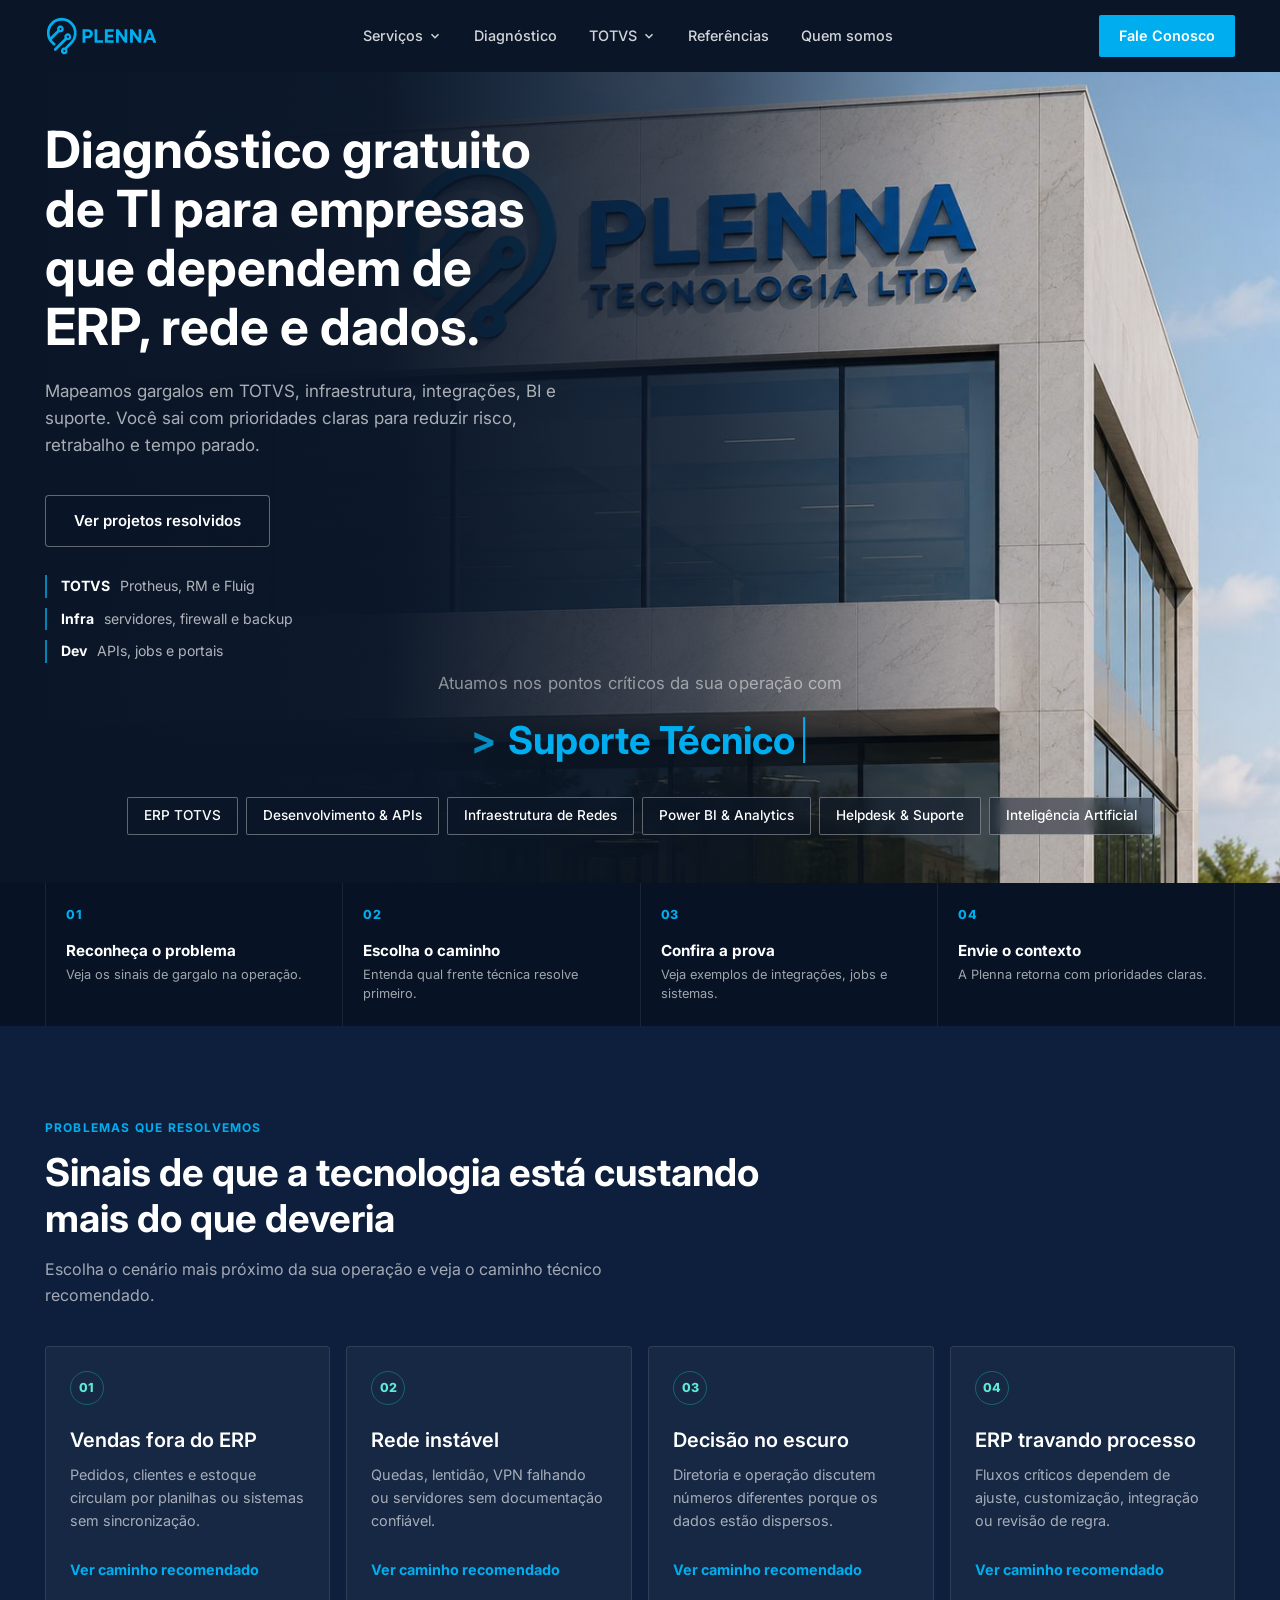
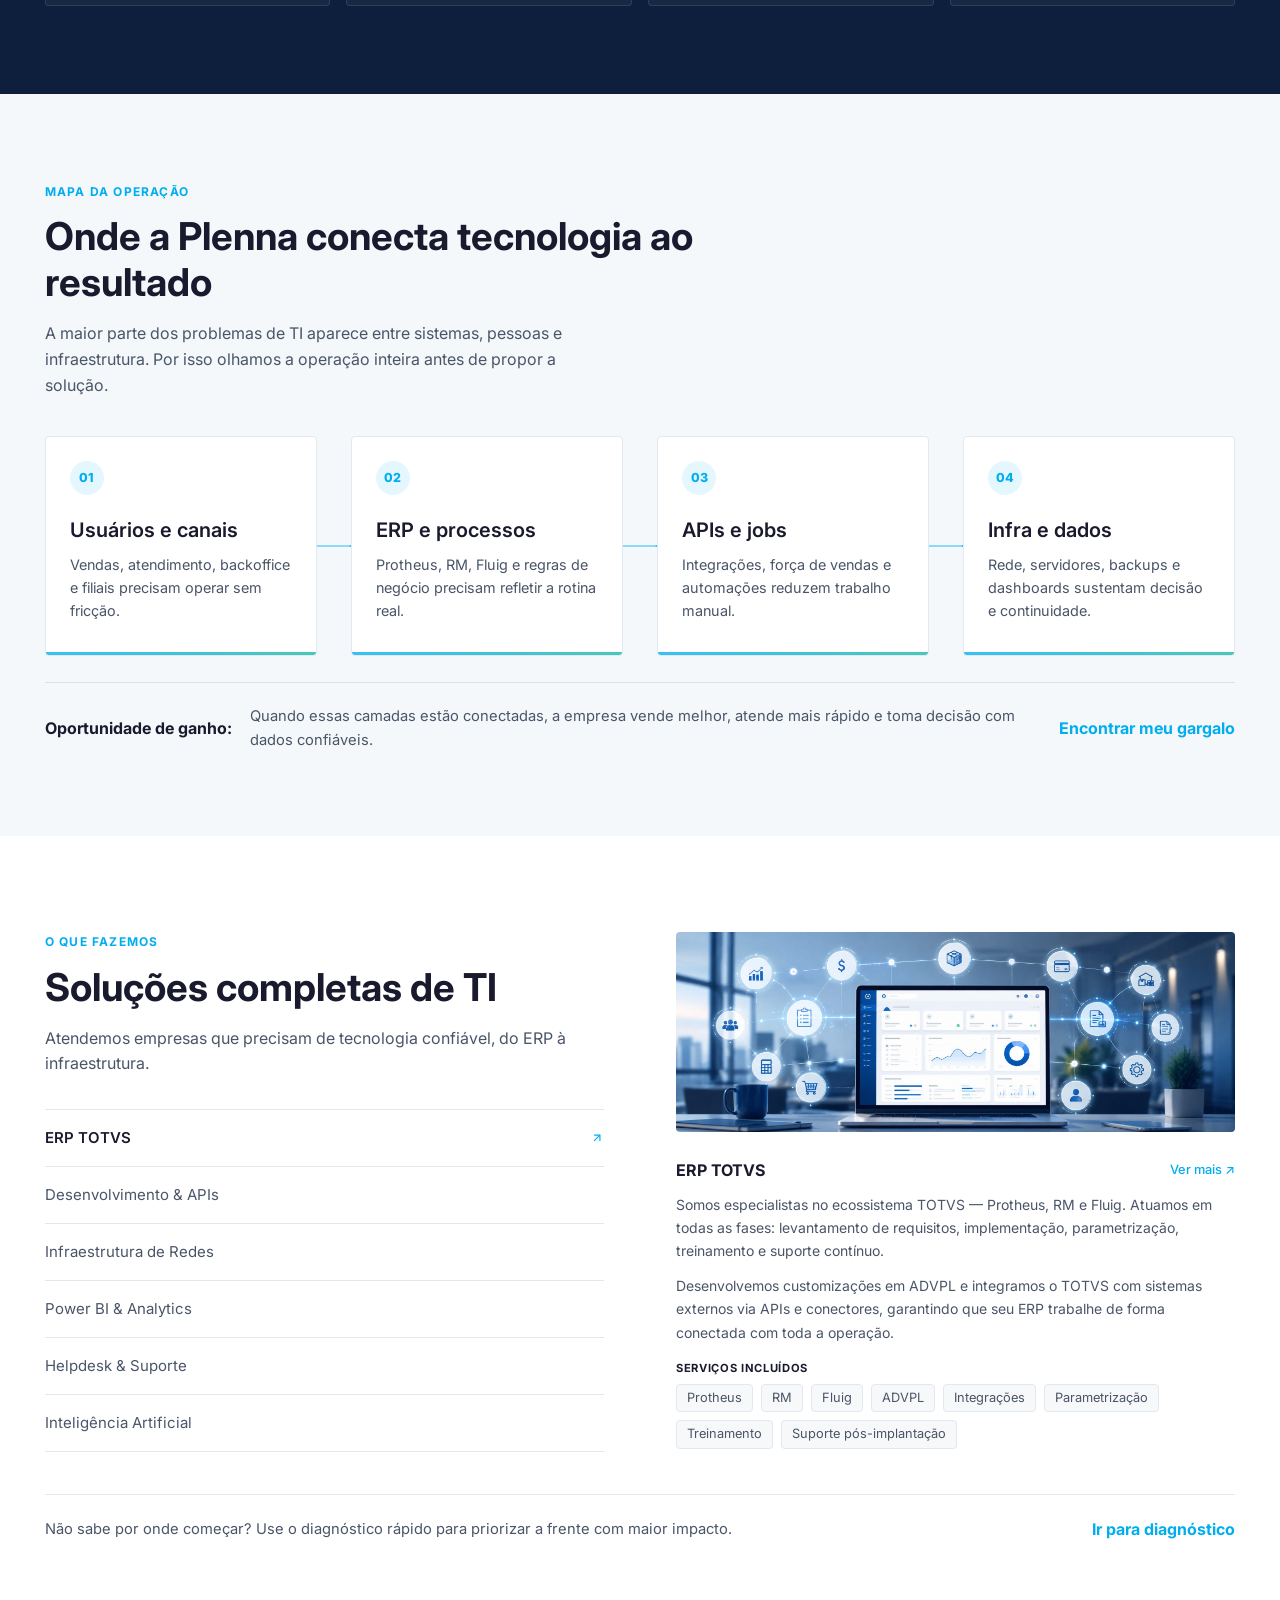
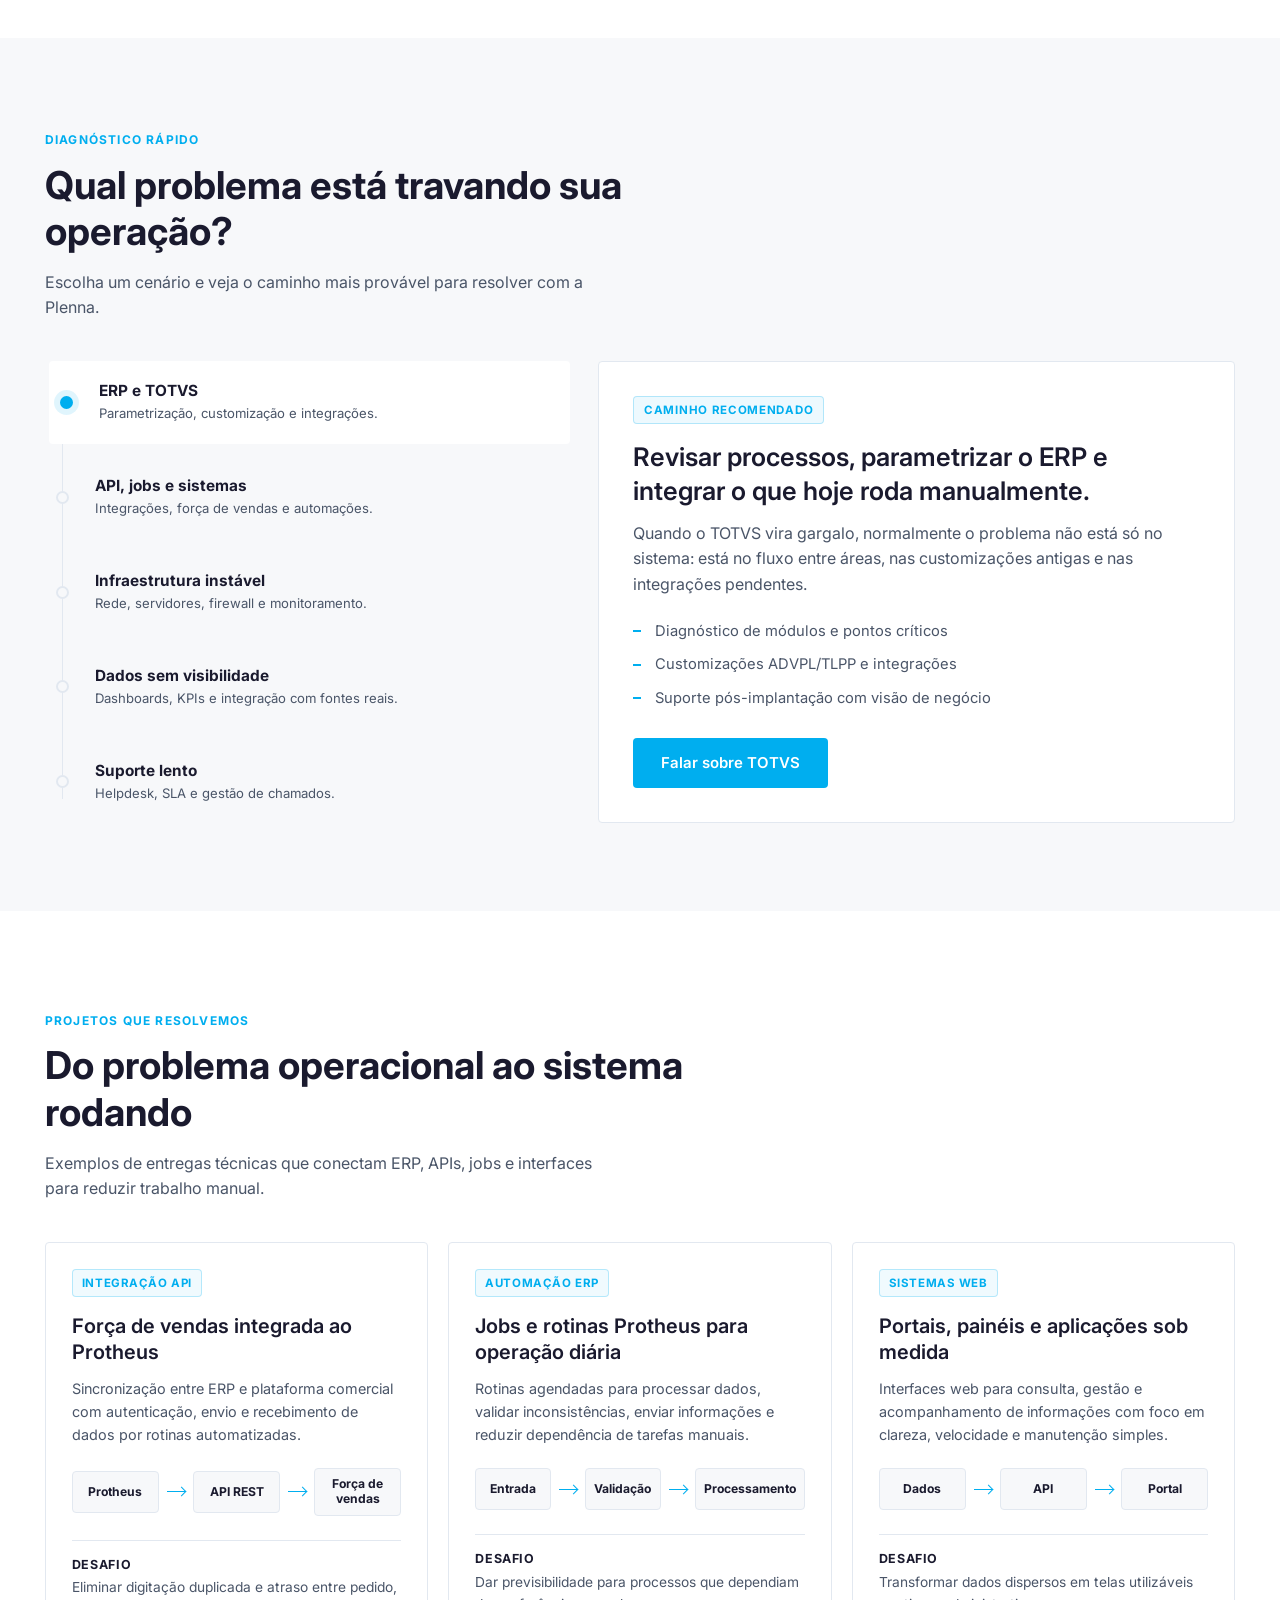
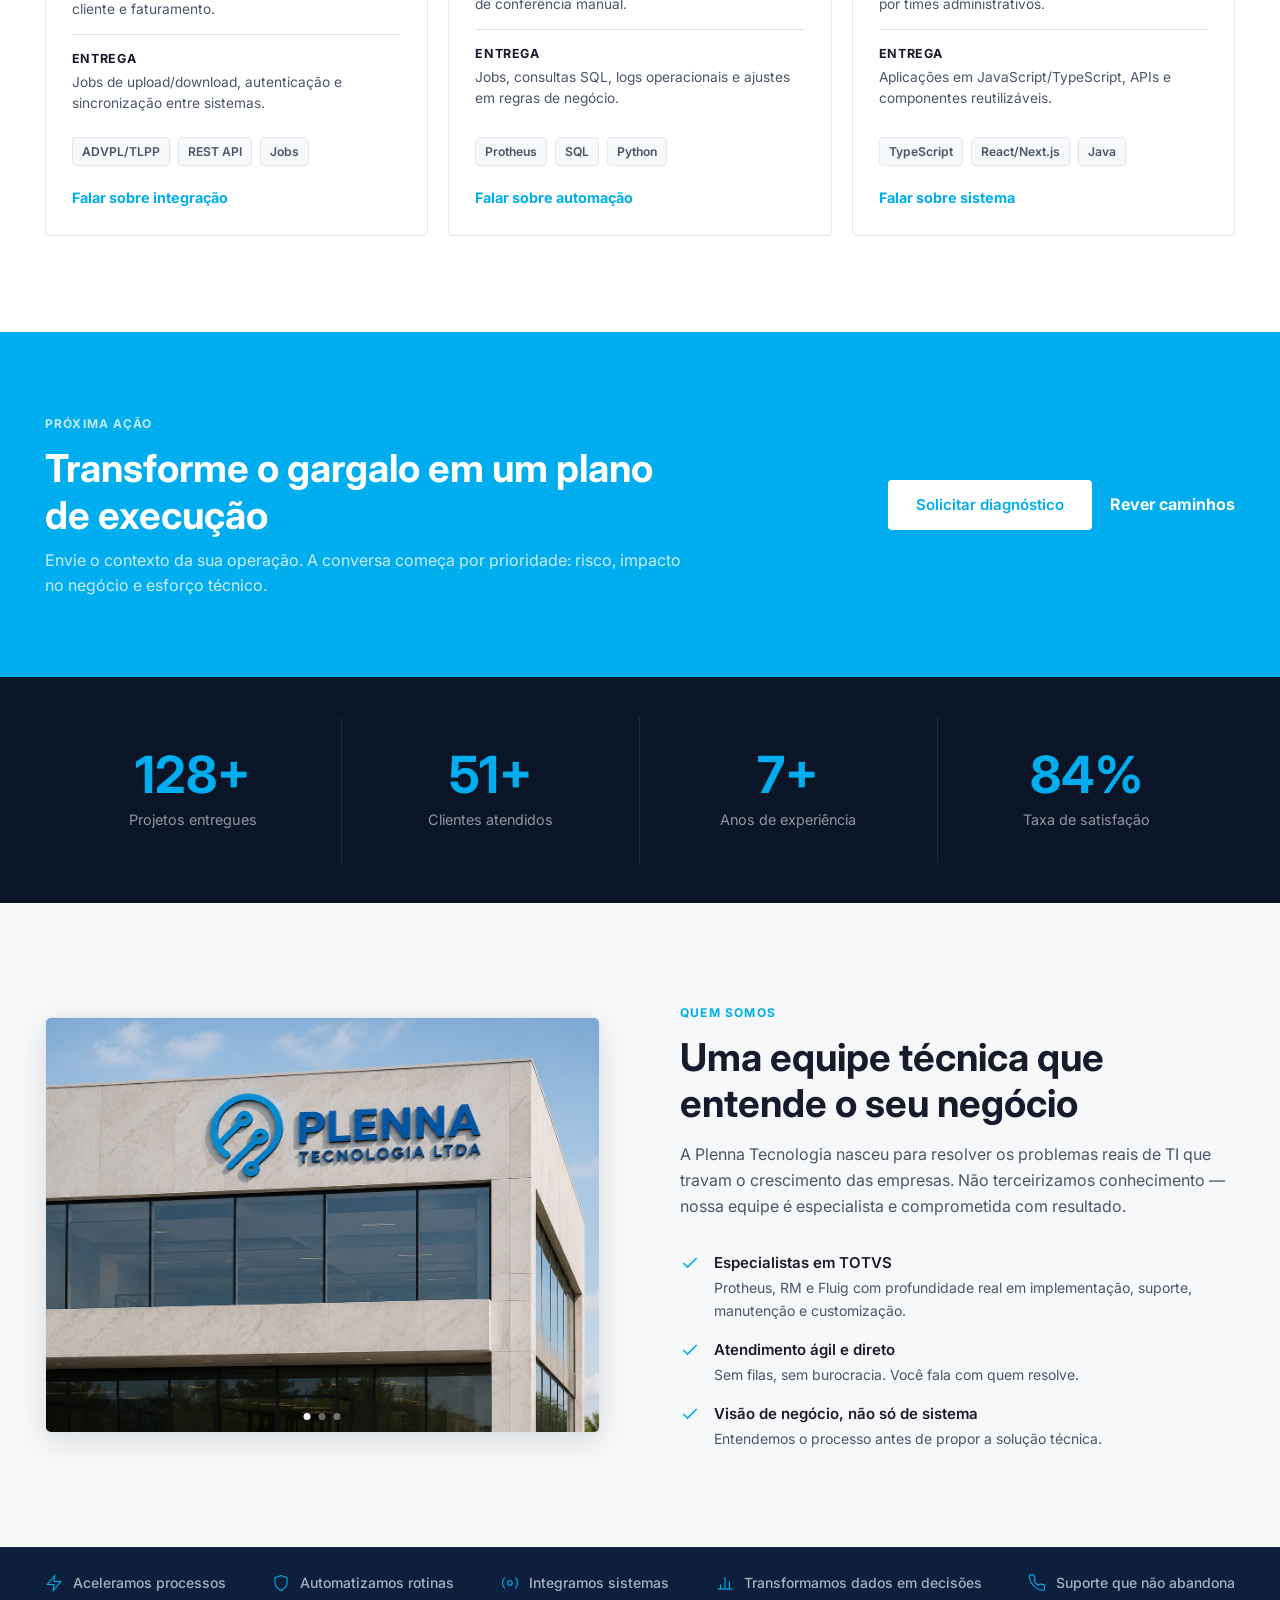
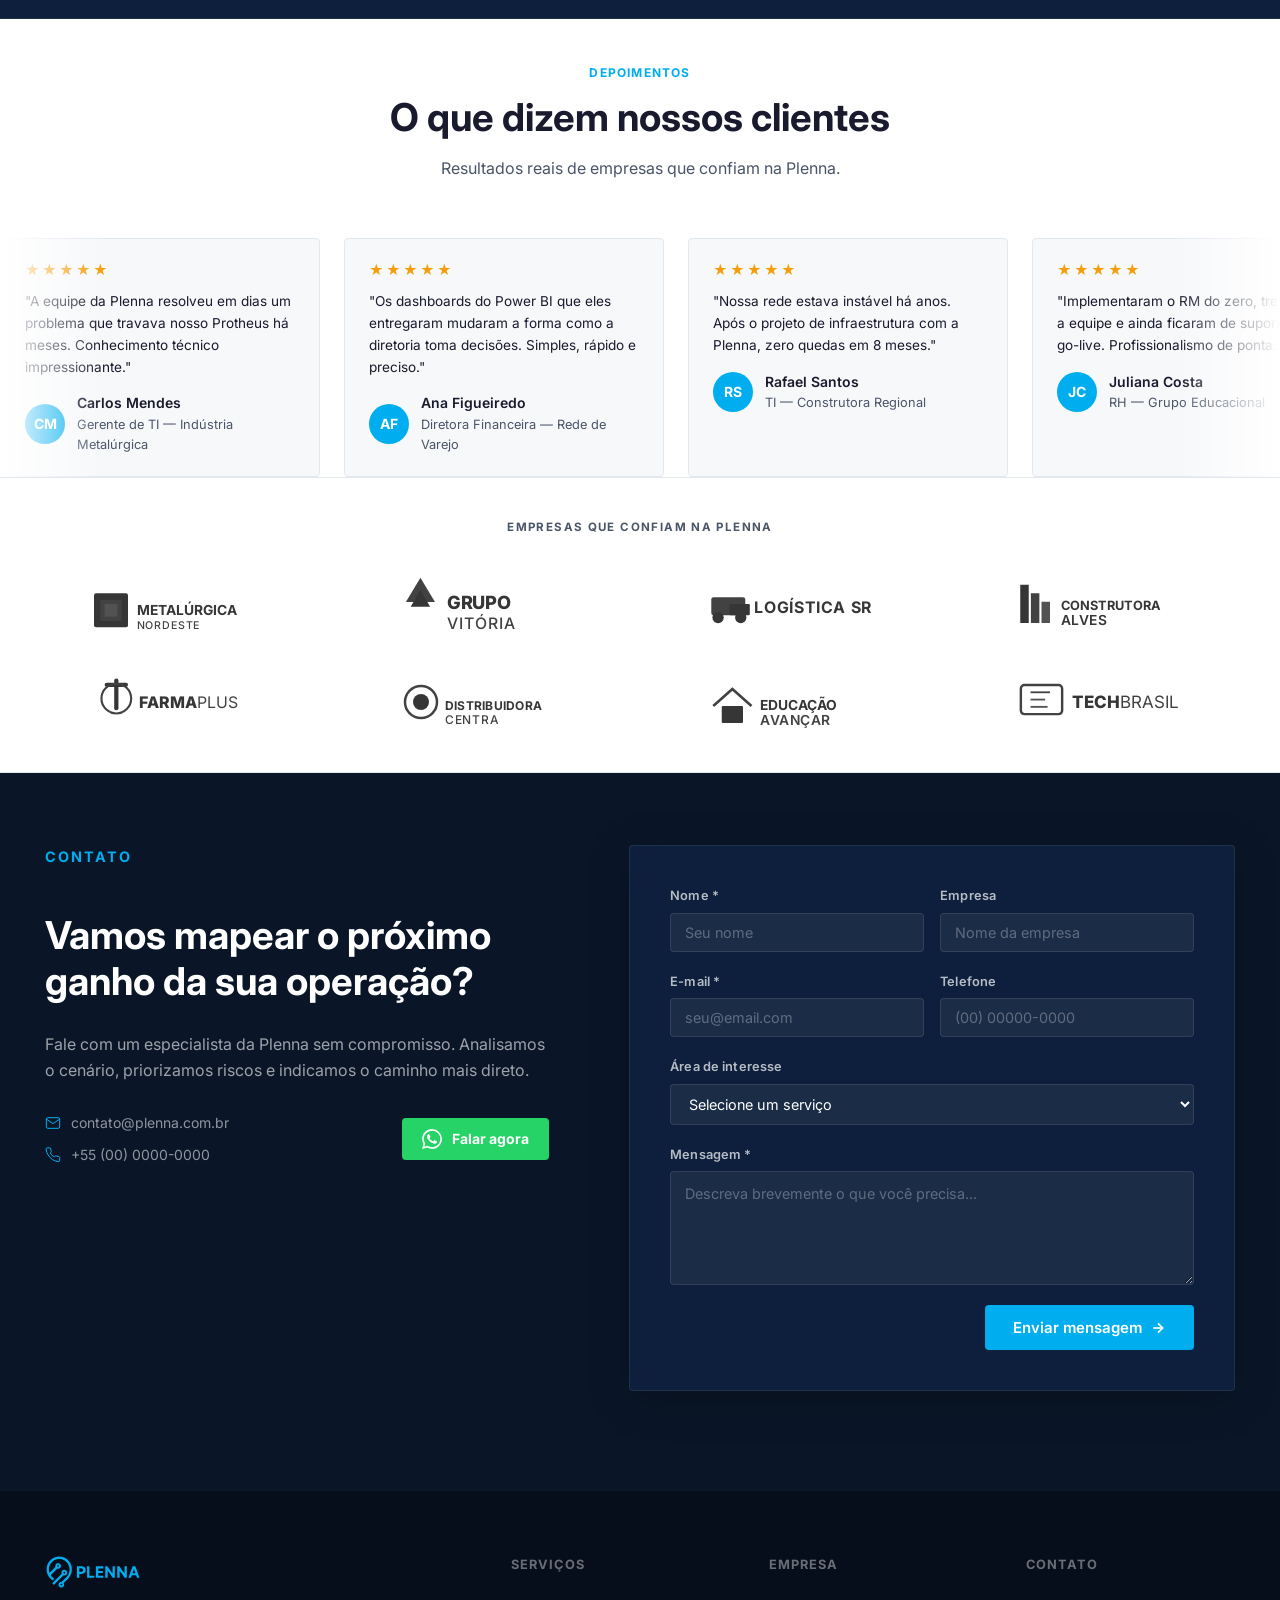
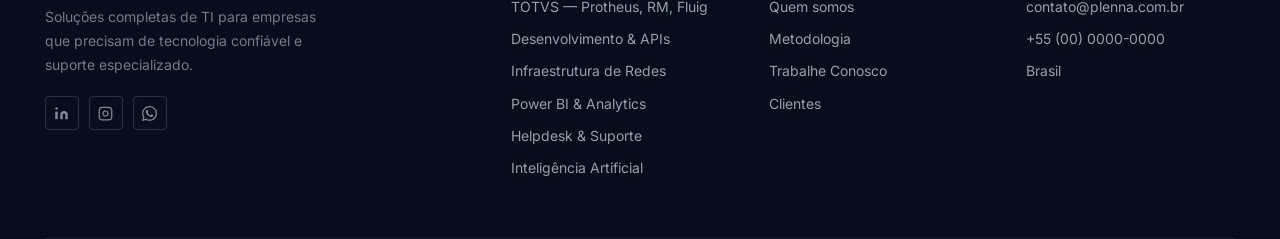
==== commit abcb25af: "feat(home): add conversion journey and tracking" ====
--- a/index.html
+++ b/index.html
@@ -3,9 +3,74 @@
 <head>
   <meta charset="UTF-8" />
   <meta name="viewport" content="width=device-width, initial-scale=1.0" />
-  <title>Plenna Tecnologia — Soluções de TI para Empresas</title>
-  <meta name="description" content="Consultoria, implementação e suporte TOTVS, desenvolvimento de sistemas, infraestrutura, Power BI e helpdesk. Soluções de TI completas para o seu negócio." />
+  <title>Plenna Tecnologia | TOTVS, Infraestrutura, APIs e BI</title>
+  <meta name="description" content="Consultoria de TI para empresas: TOTVS Protheus, RM e Fluig, infraestrutura, servidores, APIs, jobs, Power BI, helpdesk e inteligência artificial." />
+  <meta name="robots" content="index, follow" />
+  <meta name="author" content="Plenna Tecnologia" />
+  <meta name="theme-color" content="#0A1628" />
+  <link rel="canonical" href="https://plenna.com.br/" />
+  <meta property="og:locale" content="pt_BR" />
+  <meta property="og:type" content="website" />
+  <meta property="og:site_name" content="Plenna Tecnologia" />
+  <meta property="og:title" content="Plenna Tecnologia | TOTVS, Infraestrutura, APIs e BI" />
+  <meta property="og:description" content="Diagnóstico e soluções de TI para empresas que dependem de ERP, rede, dados, integrações e suporte técnico." />
+  <meta property="og:url" content="https://plenna.com.br/" />
+  <meta property="og:image" content="https://plenna.com.br/images/fachada-plenna-IA.jpg" />
+  <meta property="og:image:alt" content="Fachada da Plenna Tecnologia" />
+  <meta name="twitter:card" content="summary_large_image" />
+  <meta name="twitter:title" content="Plenna Tecnologia | TOTVS, Infraestrutura, APIs e BI" />
+  <meta name="twitter:description" content="Diagnóstico e soluções de TI para empresas que dependem de ERP, rede, dados, integrações e suporte técnico." />
+  <meta name="twitter:image" content="https://plenna.com.br/images/fachada-plenna-IA.jpg" />
+  <script type="application/ld+json">
+  {
+    "@context": "https://schema.org",
+    "@graph": [
+      {
+        "@type": "Organization",
+        "@id": "https://plenna.com.br/#organization",
+        "name": "Plenna Tecnologia",
+        "url": "https://plenna.com.br/",
+        "logo": "https://plenna.com.br/assets/plenna-logo.png",
+        "email": "contato@plenna.com.br",
+        "areaServed": "BR",
+        "knowsAbout": [
+          "TOTVS Protheus",
+          "TOTVS RM",
+          "Fluig",
+          "Infraestrutura de TI",
+          "Servidores",
+          "APIs REST",
+          "Power BI",
+          "Helpdesk",
+          "Inteligência Artificial"
+        ]
+      },
+      {
+        "@type": "WebSite",
+        "@id": "https://plenna.com.br/#website",
+        "name": "Plenna Tecnologia",
+        "url": "https://plenna.com.br/",
+        "publisher": { "@id": "https://plenna.com.br/#organization" }
+      },
+      {
+        "@type": "ItemList",
+        "@id": "https://plenna.com.br/#services",
+        "name": "Serviços de TI da Plenna Tecnologia",
+        "itemListElement": [
+          { "@type": "Service", "name": "Consultoria TOTVS Protheus, RM e Fluig", "provider": { "@id": "https://plenna.com.br/#organization" } },
+          { "@type": "Service", "name": "Desenvolvimento de sistemas, APIs e integrações", "provider": { "@id": "https://plenna.com.br/#organization" } },
+          { "@type": "Service", "name": "Infraestrutura de redes e servidores", "provider": { "@id": "https://plenna.com.br/#organization" } },
+          { "@type": "Service", "name": "Power BI e Business Intelligence", "provider": { "@id": "https://plenna.com.br/#organization" } },
+          { "@type": "Service", "name": "Helpdesk e suporte técnico", "provider": { "@id": "https://plenna.com.br/#organization" } },
+          { "@type": "Service", "name": "Inteligência artificial para empresas", "provider": { "@id": "https://plenna.com.br/#organization" } }
+        ]
+      }
+    ]
+  }
+  </script>
   <link rel="icon" type="image/x-icon" href="public/favicon.ico" />
+  <link rel="manifest" href="public/site.webmanifest" />
+  <link rel="apple-touch-icon" href="public/apple-touch-icon.png" />
   <link rel="preconnect" href="https://fonts.googleapis.com" />
   <link rel="preconnect" href="https://fonts.gstatic.com" crossorigin />
   <link href="https://fonts.googleapis.com/css2?family=Inter:wght@400;500;600;700&display=swap" rel="stylesheet" />
@@ -30,13 +95,14 @@
             <svg viewBox="0 0 24 24" fill="none" stroke="currentColor" stroke-width="2.5"><polyline points="6 9 12 15 18 9"/></svg>
           </a>
           <div class="dropdown">
-            <a href="servicos/desenvolvimento.html">Desenvolvimento Web</a>
+            <a href="servicos/desenvolvimento.html">Desenvolvimento & APIs</a>
             <a href="servicos/infraestrutura.html">Infraestrutura de Redes</a>
             <a href="servicos/powerbi.html">Power BI & Analytics</a>
             <a href="servicos/helpdesk.html">Helpdesk & Suporte</a>
             <a href="servicos/ia.html">Inteligência Artificial</a>
           </div>
         </div>
+        <a href="#diagnostico" class="nav-link">Diagnóstico</a>
         <div class="nav-item">
           <a href="servicos/totvs.html" class="nav-link">
             TOTVS
@@ -76,24 +142,151 @@
   <div class="container">
     <div class="hero-grid">
       <div class="hero-content">
-        <h1>Tecnologia que sustenta negócios.<br>Para empresas que não param.</h1>
+        <h1>Diagnóstico gratuito de TI para empresas que dependem de ERP, rede e dados.</h1>
+        <p class="hero-sub">Mapeamos gargalos em TOTVS, infraestrutura, integrações, BI e suporte. Você sai com prioridades claras para reduzir risco, retrabalho e tempo parado.</p>
+        <div class="hero-actions">
+          <a href="#projetos-resolvidos" class="btn btn-hero-outline">Ver projetos resolvidos</a>
+        </div>
+        <div class="hero-proof-points" aria-label="Frentes atendidas pela Plenna">
+          <span><strong>TOTVS</strong> Protheus, RM e Fluig</span>
+          <span><strong>Infra</strong> servidores, firewall e backup</span>
+          <span><strong>Dev</strong> APIs, jobs e portais</span>
+        </div>
       </div>
       <div class="hero-visual"></div>
     </div>
 
     <div class="hero-typewriter-inline">
-      <span class="hero-typewriter-intro">A sua consultoria de confiança — criando soluções inovadoras com</span>
+      <span class="hero-typewriter-intro">Atuamos nos pontos críticos da sua operação com</span>
       <div class="hero-typewriter-big">
         <span class="typewriter-prompt">&gt;</span><span class="typewriter-wrap"><span id="typewriter"></span><span class="typewriter-cursor">|</span></span>
       </div>
       <div class="hero-service-pills">
         <a href="#servicos" class="hero-pill" data-service="totvs">ERP TOTVS</a>
-        <a href="#servicos" class="hero-pill" data-service="desenvolvimento">Desenvolvimento Web</a>
+        <a href="#servicos" class="hero-pill" data-service="desenvolvimento">Desenvolvimento & APIs</a>
         <a href="#servicos" class="hero-pill" data-service="infraestrutura">Infraestrutura de Redes</a>
         <a href="#servicos" class="hero-pill" data-service="powerbi">Power BI & Analytics</a>
         <a href="#servicos" class="hero-pill" data-service="helpdesk">Helpdesk & Suporte</a>
         <a href="#servicos" class="hero-pill" data-service="ia">Inteligência Artificial</a>
       </div>
+    </div>
+  </div>
+</section>
+
+<!-- ============================================================
+     CONVERSION PATH
+============================================================ -->
+<section class="conversion-path" aria-label="Jornada de decisão">
+  <div class="container">
+    <div class="conversion-path-grid">
+      <a href="#dores" class="conversion-step">
+        <span>01</span>
+        <strong>Reconheça o problema</strong>
+        <small>Veja os sinais de gargalo na operação.</small>
+      </a>
+      <a href="#diagnostico" class="conversion-step">
+        <span>02</span>
+        <strong>Escolha o caminho</strong>
+        <small>Entenda qual frente técnica resolve primeiro.</small>
+      </a>
+      <a href="#projetos-resolvidos" class="conversion-step">
+        <span>03</span>
+        <strong>Confira a prova</strong>
+        <small>Veja exemplos de integrações, jobs e sistemas.</small>
+      </a>
+      <a href="#contato" class="conversion-step" data-form-service="Diagnóstico de TI" data-form-prompt="Conte qual gargalo mais impacta a operação hoje: ERP, rede, dados, integrações ou suporte.">
+        <span>04</span>
+        <strong>Envie o contexto</strong>
+        <small>A Plenna retorna com prioridades claras.</small>
+      </a>
+    </div>
+  </div>
+</section>
+
+<!-- ============================================================
+     PAIN POINTS
+============================================================ -->
+<section class="pain-points" id="dores">
+  <div class="container">
+    <div class="pain-points-header fade-in">
+      <span class="section-label">Problemas que resolvemos</span>
+      <h2 class="section-title">Sinais de que a tecnologia está custando mais do que deveria</h2>
+      <p class="section-sub">Escolha o cenário mais próximo da sua operação e veja o caminho técnico recomendado.</p>
+    </div>
+
+    <div class="pain-grid">
+      <a href="#diagnostico" class="pain-card fade-in" data-diagnostic-target="dev">
+        <span class="pain-card-icon">01</span>
+        <h3>Vendas fora do ERP</h3>
+        <p>Pedidos, clientes e estoque circulam por planilhas ou sistemas sem sincronização.</p>
+        <span class="pain-card-cta">Ver caminho recomendado</span>
+      </a>
+
+      <a href="#diagnostico" class="pain-card fade-in fade-in-delay-1" data-diagnostic-target="infra">
+        <span class="pain-card-icon">02</span>
+        <h3>Rede instável</h3>
+        <p>Quedas, lentidão, VPN falhando ou servidores sem documentação confiável.</p>
+        <span class="pain-card-cta">Ver caminho recomendado</span>
+      </a>
+
+      <a href="#diagnostico" class="pain-card fade-in fade-in-delay-2" data-diagnostic-target="bi">
+        <span class="pain-card-icon">03</span>
+        <h3>Decisão no escuro</h3>
+        <p>Diretoria e operação discutem números diferentes porque os dados estão dispersos.</p>
+        <span class="pain-card-cta">Ver caminho recomendado</span>
+      </a>
+
+      <a href="#diagnostico" class="pain-card fade-in fade-in-delay-3" data-diagnostic-target="erp">
+        <span class="pain-card-icon">04</span>
+        <h3>ERP travando processo</h3>
+        <p>Fluxos críticos dependem de ajuste, customização, integração ou revisão de regra.</p>
+        <span class="pain-card-cta">Ver caminho recomendado</span>
+      </a>
+    </div>
+  </div>
+</section>
+
+<!-- ============================================================
+     OPERATION MAP
+============================================================ -->
+<section class="operation-map" id="mapa-operacao">
+  <div class="container">
+    <div class="operation-map-header fade-in">
+      <span class="section-label">Mapa da operação</span>
+      <h2 class="section-title">Onde a Plenna conecta tecnologia ao resultado</h2>
+      <p class="section-sub">A maior parte dos problemas de TI aparece entre sistemas, pessoas e infraestrutura. Por isso olhamos a operação inteira antes de propor a solução.</p>
+    </div>
+
+    <div class="operation-flow fade-in fade-in-delay-1" aria-label="Fluxo de análise da operação de TI">
+      <article class="operation-node">
+        <span class="operation-step">01</span>
+        <h3>Usuários e canais</h3>
+        <p>Vendas, atendimento, backoffice e filiais precisam operar sem fricção.</p>
+      </article>
+      <span class="operation-connector" aria-hidden="true"></span>
+      <article class="operation-node">
+        <span class="operation-step">02</span>
+        <h3>ERP e processos</h3>
+        <p>Protheus, RM, Fluig e regras de negócio precisam refletir a rotina real.</p>
+      </article>
+      <span class="operation-connector" aria-hidden="true"></span>
+      <article class="operation-node">
+        <span class="operation-step">03</span>
+        <h3>APIs e jobs</h3>
+        <p>Integrações, força de vendas e automações reduzem trabalho manual.</p>
+      </article>
+      <span class="operation-connector" aria-hidden="true"></span>
+      <article class="operation-node">
+        <span class="operation-step">04</span>
+        <h3>Infra e dados</h3>
+        <p>Rede, servidores, backups e dashboards sustentam decisão e continuidade.</p>
+      </article>
+    </div>
+
+    <div class="operation-insight fade-in fade-in-delay-2">
+      <strong>Oportunidade de ganho:</strong>
+      <p>Quando essas camadas estão conectadas, a empresa vende melhor, atende mais rápido e toma decisão com dados confiáveis.</p>
+      <a href="#diagnostico">Encontrar meu gargalo</a>
     </div>
   </div>
 </section>
@@ -120,7 +313,7 @@
             <svg viewBox="0 0 24 24" fill="none" stroke="currentColor" stroke-width="2"><line x1="7" y1="17" x2="17" y2="7"/><polyline points="7 7 17 7 17 17"/></svg>
           </li>
           <li class="services-list-item" data-service="desenvolvimento">
-            <span>Desenvolvimento Web</span>
+            <span>Desenvolvimento & APIs</span>
             <svg viewBox="0 0 24 24" fill="none" stroke="currentColor" stroke-width="2"><line x1="7" y1="17" x2="17" y2="7"/><polyline points="7 7 17 7 17 17"/></svg>
           </li>
           <li class="services-list-item" data-service="infraestrutura">
@@ -145,12 +338,12 @@
       <!-- Coluna direita: imagem pequena no topo + painel de texto embaixo -->
       <div class="services-right">
         <div class="services-right-img">
-          <img class="services-img-item active" data-service="totvs"        src="images/servico-totvs.png"          alt="ERP TOTVS" />
-          <img class="services-img-item"        data-service="desenvolvimento" src="images/servico-desenvolvimento.png" alt="Desenvolvimento Web" />
-          <img class="services-img-item"        data-service="infraestrutura"  src="images/servico-infraestrutura.png" alt="Infraestrutura de Redes" />
-          <img class="services-img-item"        data-service="powerbi"         src="images/servico-powerbi.png"        alt="Power BI & Analytics" />
-          <img class="services-img-item"        data-service="helpdesk"        src="images/servico-helpdesk.png"       alt="Helpdesk & Suporte" />
-          <img class="services-img-item"        data-service="ia"              src="images/servico-ia.png"             alt="Inteligência Artificial" />
+          <img class="services-img-item active" data-service="totvs"        src="images/servico-totvs.jpg"          alt="ERP TOTVS" />
+          <img class="services-img-item"        data-service="desenvolvimento" src="images/servico-desenvolvimento.jpg" alt="Desenvolvimento & APIs" />
+          <img class="services-img-item"        data-service="infraestrutura"  src="images/servico-infraestrutura.jpg" alt="Infraestrutura de Redes" />
+          <img class="services-img-item"        data-service="powerbi"         src="images/servico-powerbi.jpg"        alt="Power BI & Analytics" />
+          <img class="services-img-item"        data-service="helpdesk"        src="images/servico-helpdesk.jpg"       alt="Helpdesk & Suporte" />
+          <img class="services-img-item"        data-service="ia"              src="images/servico-ia.jpg"             alt="Inteligência Artificial" />
         </div>
 
         <div class="services-panel">
@@ -165,22 +358,22 @@
           </div>
 
           <div class="services-panel-item" data-service="desenvolvimento">
-            <h3>Desenvolvimento Web <a href="servicos/desenvolvimento.html">Ver mais ↗</a></h3>
+            <h3>Desenvolvimento & APIs <a href="servicos/desenvolvimento.html">Ver mais ↗</a></h3>
             <p>Criamos sites institucionais, portais, sistemas internos e aplicações sob medida. Cada projeto é pensado para resolver um problema real — sem código desnecessário, sem prazo alongado.</p>
-            <p>Também desenvolvemos APIs REST e automações que conectam plataformas diferentes, eliminando processos manuais e retrabalho do seu time.</p>
+            <p>Também desenvolvemos APIs REST, integrações com ERP e jobs de processamento que conectam plataformas diferentes, eliminando processos manuais e retrabalho do seu time.</p>
             <div class="services-panel-tags">
               <span class="services-panel-tags-label">Serviços incluídos</span>
-              <ul><li>Sites institucionais</li><li>Sistemas web</li><li>APIs REST</li><li>Automações</li><li>Integrações entre plataformas</li><li>Node.js</li><li>Python</li><li>React</li></ul>
+              <ul><li>Sites institucionais</li><li>Sistemas web</li><li>APIs REST</li><li>Jobs</li><li>Integrações ERP</li><li>JavaScript</li><li>TypeScript</li><li>Python</li><li>Java</li><li>React</li></ul>
             </div>
           </div>
 
           <div class="services-panel-item" data-service="infraestrutura">
             <h3>Infraestrutura de Redes <a href="servicos/infraestrutura.html">Ver mais ↗</a></h3>
-            <p>Projetamos e implantamos redes corporativas seguras e escaláveis — do cabeamento estruturado ao firewall e à virtualização de servidores. Sua operação não pode parar, e a infraestrutura precisa acompanhar o crescimento.</p>
-            <p>Oferecemos monitoramento contínuo, gestão de ativos e suporte preventivo para antecipar falhas antes que virem problema.</p>
+            <p>Projetamos, implantamos e organizamos ambientes on-premises e virtuais — servidores Windows/Linux, virtualização, firewall, VPN, AD/DNS/DHCP, backups e redes corporativas.</p>
+            <p>Atuamos por projeto ou demanda, com diagnóstico, documentação, padronização e ajustes para o dia a dia da TI.</p>
             <div class="services-panel-tags">
               <span class="services-panel-tags-label">Serviços incluídos</span>
-              <ul><li>Redes LAN / WAN</li><li>Firewall & segurança</li><li>Servidores</li><li>Virtualização</li><li>VPN</li><li>Monitoramento 24h</li><li>Cabeamento estruturado</li><li>Backup corporativo</li></ul>
+              <ul><li>Windows Server</li><li>Linux</li><li>VMware</li><li>Proxmox</li><li>pfSense</li><li>MikroTik</li><li>VPN</li><li>AD/DNS/DHCP</li><li>UniFi</li><li>Backups</li></ul>
             </div>
           </div>
 
@@ -216,6 +409,221 @@
         </div>
       </div>
 
+    </div>
+
+    <div class="services-next fade-in">
+      <p>Não sabe por onde começar? Use o diagnóstico rápido para priorizar a frente com maior impacto.</p>
+      <a href="#diagnostico">Ir para diagnóstico</a>
+    </div>
+  </div>
+</section>
+
+<!-- ============================================================
+     DIAGNOSTIC
+============================================================ -->
+<section class="diagnostic" id="diagnostico">
+  <div class="container">
+    <div class="diagnostic-header fade-in">
+      <span class="section-label">Diagnóstico rápido</span>
+      <h2 class="section-title">Qual problema está travando sua operação?</h2>
+      <p class="section-sub">Escolha um cenário e veja o caminho mais provável para resolver com a Plenna.</p>
+    </div>
+
+    <div class="diagnostic-grid">
+      <div class="diagnostic-options fade-in">
+        <button class="diagnostic-option active" type="button" data-diagnostic="erp" aria-pressed="true">
+          <span class="diagnostic-node-dot"></span>
+          <span>
+            <strong>ERP e TOTVS</strong>
+            <small>Parametrização, customização e integrações.</small>
+          </span>
+        </button>
+
+        <button class="diagnostic-option" type="button" data-diagnostic="dev" aria-pressed="false">
+          <span class="diagnostic-node-dot"></span>
+          <span>
+            <strong>API, jobs e sistemas</strong>
+            <small>Integrações, força de vendas e automações.</small>
+          </span>
+        </button>
+
+        <button class="diagnostic-option" type="button" data-diagnostic="infra" aria-pressed="false">
+          <span class="diagnostic-node-dot"></span>
+          <span>
+            <strong>Infraestrutura instável</strong>
+            <small>Rede, servidores, firewall e monitoramento.</small>
+          </span>
+        </button>
+
+        <button class="diagnostic-option" type="button" data-diagnostic="bi" aria-pressed="false">
+          <span class="diagnostic-node-dot"></span>
+          <span>
+            <strong>Dados sem visibilidade</strong>
+            <small>Dashboards, KPIs e integração com fontes reais.</small>
+          </span>
+        </button>
+
+        <button class="diagnostic-option" type="button" data-diagnostic="support" aria-pressed="false">
+          <span class="diagnostic-node-dot"></span>
+          <span>
+            <strong>Suporte lento</strong>
+            <small>Helpdesk, SLA e gestão de chamados.</small>
+          </span>
+        </button>
+      </div>
+
+      <div class="diagnostic-result fade-in fade-in-delay-1">
+        <div class="diagnostic-panel active" data-diagnostic-panel="erp">
+          <span class="diagnostic-kicker">Caminho recomendado</span>
+          <h3>Revisar processos, parametrizar o ERP e integrar o que hoje roda manualmente.</h3>
+          <p>Quando o TOTVS vira gargalo, normalmente o problema não está só no sistema: está no fluxo entre áreas, nas customizações antigas e nas integrações pendentes.</p>
+          <ul>
+            <li>Diagnóstico de módulos e pontos críticos</li>
+            <li>Customizações ADVPL/TLPP e integrações</li>
+            <li>Suporte pós-implantação com visão de negócio</li>
+          </ul>
+          <a href="#contato" class="btn btn-primary" data-form-service="ERP TOTVS" data-form-prompt="Conte qual módulo TOTVS está travando e se o problema envolve parametrização, customização ou integração.">Falar sobre TOTVS</a>
+        </div>
+
+        <div class="diagnostic-panel" data-diagnostic-panel="dev">
+          <span class="diagnostic-kicker">Caminho recomendado</span>
+          <h3>Construir APIs, jobs e sistemas que conectam operação, ERP e canais externos.</h3>
+          <p>Projetos como integração de força de vendas, rotinas de upload/download e portais web pedem arquitetura simples, observável e feita para rodar todos os dias.</p>
+          <ul>
+            <li>APIs REST em JavaScript, TypeScript, Python ou Java</li>
+            <li>Jobs de integração, processamento em lote e automações</li>
+            <li>Portais e sistemas web com React/Next.js</li>
+          </ul>
+          <a href="#contato" class="btn btn-primary" data-form-service="Desenvolvimento & APIs" data-form-prompt="Conte quais sistemas precisam conversar e se a necessidade envolve API, job, portal ou automação.">Falar sobre APIs e jobs</a>
+        </div>
+
+        <div class="diagnostic-panel" data-diagnostic-panel="infra">
+          <span class="diagnostic-kicker">Caminho recomendado</span>
+          <h3>Estabilizar a base antes que falhas virem parada operacional.</h3>
+          <p>Rede instável, servidor sem monitoramento ou firewall mal mantido custam mais caro quando só aparecem na hora da queda.</p>
+          <ul>
+            <li>Diagnóstico de rede, servidores e segurança</li>
+            <li>Monitoramento, backup e documentação do ambiente</li>
+            <li>Plano de evolução com prioridade por risco</li>
+          </ul>
+          <a href="#contato" class="btn btn-primary" data-form-service="Infraestrutura de Redes" data-form-prompt="Descreva o ambiente atual: servidores, firewall, VPN, backups e pontos de instabilidade percebidos.">Falar sobre infraestrutura</a>
+        </div>
+
+        <div class="diagnostic-panel" data-diagnostic-panel="bi">
+          <span class="diagnostic-kicker">Caminho recomendado</span>
+          <h3>Conectar fontes de dados e transformar rotina operacional em indicadores úteis.</h3>
+          <p>Quando cada área usa uma planilha, a empresa perde tempo discutindo número em vez de decidir. O BI precisa nascer das perguntas certas.</p>
+          <ul>
+            <li>Modelagem de dados e Power Query</li>
+            <li>Dashboards executivos e operacionais</li>
+            <li>Integração com ERP, bancos e APIs</li>
+          </ul>
+          <a href="#contato" class="btn btn-primary" data-form-service="Power BI & Analytics" data-form-prompt="Informe quais indicadores você precisa acompanhar e quais fontes de dados existem hoje.">Falar sobre BI</a>
+        </div>
+
+        <div class="diagnostic-panel" data-diagnostic-panel="support">
+          <span class="diagnostic-kicker">Caminho recomendado</span>
+          <h3>Organizar chamados, SLA e atendimento para reduzir tempo parado.</h3>
+          <p>Suporte bom não é só responder rápido: é registrar, priorizar, resolver e aprender com os incidentes recorrentes.</p>
+          <ul>
+            <li>Atendimento remoto e presencial</li>
+            <li>SLA, relatórios e gestão de chamados</li>
+            <li>Suporte preventivo para reduzir reincidência</li>
+          </ul>
+          <a href="#contato" class="btn btn-primary" data-form-service="Helpdesk & Suporte" data-form-prompt="Conte o volume de chamados, principais recorrências e se precisa de suporte remoto, presencial ou ambos.">Falar sobre suporte</a>
+        </div>
+      </div>
+    </div>
+  </div>
+</section>
+
+<!-- ============================================================
+     PROJECT PROOF
+============================================================ -->
+<section class="project-proof" id="projetos-resolvidos">
+  <div class="container">
+    <div class="project-proof-header fade-in">
+      <span class="section-label">Projetos que resolvemos</span>
+      <h2 class="section-title">Do problema operacional ao sistema rodando</h2>
+      <p class="section-sub">Exemplos de entregas técnicas que conectam ERP, APIs, jobs e interfaces para reduzir trabalho manual.</p>
+    </div>
+
+    <div class="project-proof-grid">
+      <article class="proof-card fade-in">
+        <span class="proof-card-label">Integração API</span>
+        <h3>Força de vendas integrada ao Protheus</h3>
+        <p>Sincronização entre ERP e plataforma comercial com autenticação, envio e recebimento de dados por rotinas automatizadas.</p>
+        <div class="proof-flow" aria-label="Fluxo de integração">
+          <span>Protheus</span>
+          <i></i>
+          <span>API REST</span>
+          <i></i>
+          <span>Força de vendas</span>
+        </div>
+        <dl class="proof-details">
+          <div><dt>Desafio</dt><dd>Eliminar digitação duplicada e atraso entre pedido, cliente e faturamento.</dd></div>
+          <div><dt>Entrega</dt><dd>Jobs de upload/download, autenticação e sincronização entre sistemas.</dd></div>
+        </dl>
+        <div class="proof-stack"><span>ADVPL/TLPP</span><span>REST API</span><span>Jobs</span></div>
+        <a href="#contato" data-form-service="Desenvolvimento & APIs" data-form-prompt="Conte quais sistemas precisam conversar: Protheus, força de vendas, e-commerce, planilhas ou outro canal.">Falar sobre integração</a>
+      </article>
+
+      <article class="proof-card fade-in fade-in-delay-1">
+        <span class="proof-card-label">Automação ERP</span>
+        <h3>Jobs e rotinas Protheus para operação diária</h3>
+        <p>Rotinas agendadas para processar dados, validar inconsistências, enviar informações e reduzir dependência de tarefas manuais.</p>
+        <div class="proof-flow" aria-label="Fluxo de automação">
+          <span>Entrada</span>
+          <i></i>
+          <span>Validação</span>
+          <i></i>
+          <span>Processamento</span>
+        </div>
+        <dl class="proof-details">
+          <div><dt>Desafio</dt><dd>Dar previsibilidade para processos que dependiam de conferência manual.</dd></div>
+          <div><dt>Entrega</dt><dd>Jobs, consultas SQL, logs operacionais e ajustes em regras de negócio.</dd></div>
+        </dl>
+        <div class="proof-stack"><span>Protheus</span><span>SQL</span><span>Python</span></div>
+        <a href="#contato" data-form-service="ERP TOTVS" data-form-prompt="Conte qual rotina precisa ser automatizada e se ela roda no Protheus, SQL, arquivo ou API.">Falar sobre automação</a>
+      </article>
+
+      <article class="proof-card fade-in fade-in-delay-2">
+        <span class="proof-card-label">Sistemas web</span>
+        <h3>Portais, painéis e aplicações sob medida</h3>
+        <p>Interfaces web para consulta, gestão e acompanhamento de informações com foco em clareza, velocidade e manutenção simples.</p>
+        <div class="proof-flow" aria-label="Fluxo de aplicação web">
+          <span>Dados</span>
+          <i></i>
+          <span>API</span>
+          <i></i>
+          <span>Portal</span>
+        </div>
+        <dl class="proof-details">
+          <div><dt>Desafio</dt><dd>Transformar dados dispersos em telas utilizáveis por times administrativos.</dd></div>
+          <div><dt>Entrega</dt><dd>Aplicações em JavaScript/TypeScript, APIs e componentes reutilizáveis.</dd></div>
+        </dl>
+        <div class="proof-stack"><span>TypeScript</span><span>React/Next.js</span><span>Java</span></div>
+        <a href="#contato" data-form-service="Desenvolvimento & APIs" data-form-prompt="Descreva o sistema ou portal desejado, quem vai usar e quais dados precisam aparecer.">Falar sobre sistema</a>
+      </article>
+    </div>
+  </div>
+</section>
+
+<!-- ============================================================
+     CONVERSION CTA
+============================================================ -->
+<section class="conversion-cta">
+  <div class="container">
+    <div class="conversion-cta-inner fade-in">
+      <div>
+        <span class="section-label">Próxima ação</span>
+        <h2>Transforme o gargalo em um plano de execução</h2>
+        <p>Envie o contexto da sua operação. A conversa começa por prioridade: risco, impacto no negócio e esforço técnico.</p>
+      </div>
+      <div class="conversion-cta-actions">
+        <a href="#contato" class="btn btn-white" data-form-service="Diagnóstico de TI" data-form-prompt="Conte qual gargalo mais impacta a operação hoje: ERP, rede, dados, integrações ou suporte.">Solicitar diagnóstico</a>
+        <a href="#diagnostico" class="conversion-cta-link">Rever caminhos</a>
+      </div>
     </div>
   </div>
 </section>
@@ -274,13 +682,13 @@
     <div class="about-grid">
       <div class="about-slideshow">
         <div class="about-slide active">
-          <img src="images/fachada-plenna-IA.png" alt="Escritório Plenna Tecnologia" loading="lazy" />
+          <img src="images/fachada-plenna-IA.jpg" alt="Escritório Plenna Tecnologia" loading="lazy" />
         </div>
         <div class="about-slide">
-          <img src="images/funcionarios-plenna-IA.png" alt="Equipe Plenna" loading="lazy" />
+          <img src="images/funcionarios-plenna-IA.jpg" alt="Equipe Plenna" loading="lazy" />
         </div>
         <div class="about-slide">
-          <img src="images/funcionarios-plenna-IA-2.png" alt="Time Plenna" loading="lazy" />
+          <img src="images/funcionarios-plenna-IA-2.jpg" alt="Time Plenna" loading="lazy" />
         </div>
         <div class="about-slide-dots">
           <span class="about-dot active"></span>
@@ -621,8 +1029,8 @@
       <!-- Esquerda: texto + WhatsApp -->
       <div class="contact-info">
         <span class="section-label section-label--lg">Contato</span>
-        <h2 class="section-title">Vamos conversar sobre o seu negócio?</h2>
-        <p>Fale com um especialista da Plenna sem compromisso. Analisamos o seu cenário e apresentamos a melhor solução.</p>
+        <h2 class="section-title">Vamos mapear o próximo ganho da sua operação?</h2>
+        <p>Fale com um especialista da Plenna sem compromisso. Analisamos o cenário, priorizamos riscos e indicamos o caminho mais direto.</p>
 
         <div class="contact-details-row">
           <div class="contact-details">
@@ -681,8 +1089,9 @@
             <label for="contact-service">Área de interesse</label>
             <select id="contact-service" name="servico">
               <option value="" disabled selected>Selecione um serviço</option>
+              <option value="Diagnóstico de TI">Diagnóstico de TI</option>
               <option value="ERP TOTVS">ERP TOTVS</option>
-              <option value="Desenvolvimento Web">Desenvolvimento Web</option>
+              <option value="Desenvolvimento & APIs">Desenvolvimento & APIs</option>
               <option value="Infraestrutura de Redes">Infraestrutura de Redes</option>
               <option value="Power BI & Analytics">Power BI & Analytics</option>
               <option value="Helpdesk & Suporte">Helpdesk & Suporte</option>
@@ -732,7 +1141,7 @@
       <div class="footer-col">
         <h4>Serviços</h4>
         <a href="servicos/totvs.html">TOTVS — Protheus, RM, Fluig</a>
-        <a href="servicos/desenvolvimento.html">Desenvolvimento Web</a>
+        <a href="servicos/desenvolvimento.html">Desenvolvimento & APIs</a>
         <a href="servicos/infraestrutura.html">Infraestrutura de Redes</a>
         <a href="servicos/powerbi.html">Power BI & Analytics</a>
         <a href="servicos/helpdesk.html">Helpdesk & Suporte</a>
--- a/css/style.css
+++ b/css/style.css
@@ -41,9 +41,9 @@
 
 .container {
   width: 100%;
-  max-width: 1200px;
+  max-width: 1320px;
   margin: 0 auto;
-  padding: 0 24px;
+  padding: 0 clamp(24px, 3.5vw, 48px);
 }
 
 /* --- Typography --- */
@@ -98,6 +98,16 @@
   color: var(--blue);
 }
 .btn-white:hover { background: #e8f8fd; transform: translateY(-2px); }
+
+.btn-hero-outline {
+  border: 1px solid rgba(255,255,255,.36);
+  color: var(--white);
+  background: rgba(10,22,40,.36);
+}
+.btn-hero-outline:hover {
+  border-color: rgba(255,255,255,.56);
+  background: rgba(255,255,255,.08);
+}
 
 /* ============================================================
    HEADER
@@ -257,7 +267,7 @@
   content: '';
   position: absolute;
   inset: 0;
-  background-image: url('../images/fachada-plenna-IA.png');
+  background-image: url('../images/fachada-plenna-IA.jpg');
   background-size: cover;
   background-position: top center;
   z-index: 0;
@@ -285,8 +295,8 @@
   position: relative;
   z-index: 2;
   display: grid;
-  grid-template-columns: 1fr 1.2fr;
-  gap: 64px;
+  grid-template-columns: minmax(520px, .92fr) minmax(0, 1.08fr);
+  gap: clamp(48px, 6vw, 92px);
   align-items: center;
 }
 
@@ -298,6 +308,7 @@
   display: flex;
   flex-direction: column;
   align-items: flex-start;
+  max-width: 720px;
 }
 
 .hero-typewriter-inline {
@@ -331,7 +342,7 @@
   border-radius: 50%;
 }
 
-.hero h1 { color: var(--white); margin-bottom: 24px; }
+.hero h1 { color: var(--white); margin-bottom: 22px; }
 
 /* Service pills */
 .hero-service-pills {
@@ -365,7 +376,7 @@
 .hero-sub {
   color: rgba(255,255,255,.65);
   font-size: 1.0625rem;
-  max-width: 480px;
+  max-width: 560px;
   margin-bottom: 36px;
 }
 
@@ -409,6 +420,26 @@
 }
 
 .hero-actions { display: flex; gap: 14px; flex-wrap: wrap; }
+
+.hero-proof-points {
+  display: grid;
+  gap: 10px;
+  margin-top: 28px;
+}
+
+.hero-proof-points span {
+  display: block;
+  padding-left: 14px;
+  border-left: 2px solid rgba(0,174,239,.72);
+  color: rgba(255,255,255,.68);
+  font-size: .88rem;
+}
+
+.hero-proof-points strong {
+  color: var(--white);
+  font-weight: 700;
+  margin-right: 6px;
+}
 
 /* Hero services list — legacy, kept for reference */
 .hero-services {
@@ -591,6 +622,182 @@
 @keyframes cursor-blink {
   0%, 100% { opacity: 1; }
   50%       { opacity: 0; }
+}
+
+/* ============================================================
+   CONVERSION PATH
+   ============================================================ */
+.conversion-path {
+  background: #071224;
+  padding: 0;
+}
+
+.conversion-path-grid {
+  display: grid;
+  grid-template-columns: repeat(4, 1fr);
+  border-left: 1px solid rgba(255,255,255,.08);
+}
+
+.conversion-step {
+  display: flex;
+  flex-direction: column;
+  min-height: 132px;
+  padding: 22px 20px;
+  border-right: 1px solid rgba(255,255,255,.08);
+  color: rgba(255,255,255,.62);
+  transition: background var(--transition), color var(--transition);
+}
+
+.conversion-step:hover {
+  background: rgba(255,255,255,.045);
+  color: rgba(255,255,255,.78);
+}
+
+.conversion-step span {
+  margin-bottom: 16px;
+  color: var(--blue);
+  font-size: .78rem;
+  font-weight: 800;
+  letter-spacing: .08em;
+}
+
+.conversion-step strong {
+  margin-bottom: 5px;
+  color: var(--white);
+  font-size: .95rem;
+  line-height: 1.35;
+}
+
+.conversion-step small {
+  color: currentColor;
+  font-size: .8rem;
+  line-height: 1.45;
+}
+
+/* ============================================================
+   OPERATION MAP
+   ============================================================ */
+.operation-map {
+  background: #F4F8FB;
+  padding: 84px 0;
+}
+
+.operation-map-header {
+  max-width: 760px;
+  margin-bottom: 38px;
+}
+
+.operation-map-header .section-sub { margin-bottom: 0; }
+
+.operation-flow {
+  display: grid;
+  grid-template-columns: minmax(0,1fr) 34px minmax(0,1fr) 34px minmax(0,1fr) 34px minmax(0,1fr);
+  align-items: stretch;
+}
+
+.operation-node {
+  position: relative;
+  min-height: 220px;
+  padding: 24px;
+  border: 1px solid var(--border);
+  border-radius: var(--radius);
+  background: var(--white);
+  overflow: hidden;
+}
+
+.operation-node::after {
+  content: '';
+  position: absolute;
+  inset: auto 0 0;
+  height: 3px;
+  background: linear-gradient(90deg, var(--blue), #14B8A6);
+  opacity: .78;
+}
+
+.operation-step {
+  display: inline-flex;
+  align-items: center;
+  justify-content: center;
+  width: 34px;
+  height: 34px;
+  margin-bottom: 22px;
+  border-radius: 50%;
+  background: rgba(0,174,239,.1);
+  color: var(--blue);
+  font-size: .78rem;
+  font-weight: 800;
+}
+
+.operation-node h3 {
+  margin-bottom: 10px;
+  color: var(--text);
+}
+
+.operation-node p {
+  font-size: .9rem;
+  line-height: 1.6;
+}
+
+.operation-connector {
+  position: relative;
+  align-self: center;
+  height: 2px;
+  background: rgba(0,174,239,.42);
+  overflow: hidden;
+}
+
+.operation-connector::before {
+  content: '';
+  position: absolute;
+  inset: 0;
+  background: linear-gradient(90deg, transparent, rgba(255,255,255,.7), transparent);
+  transform: translateX(-100%);
+  animation: operationSignal 2600ms ease-in-out infinite;
+}
+
+.operation-connector::after {
+  content: '';
+  position: absolute;
+  top: -4px;
+  right: 0;
+  width: 10px;
+  height: 10px;
+  border-top: 2px solid rgba(0,174,239,.62);
+  border-right: 2px solid rgba(0,174,239,.62);
+  transform: rotate(45deg);
+}
+
+.operation-insight {
+  display: flex;
+  align-items: center;
+  gap: 18px;
+  margin-top: 26px;
+  padding-top: 22px;
+  border-top: 1px solid rgba(10,22,40,.1);
+}
+
+.operation-insight strong {
+  flex-shrink: 0;
+  color: var(--text);
+}
+
+.operation-insight p {
+  margin: 0;
+  font-size: .92rem;
+}
+
+.operation-insight a {
+  margin-left: auto;
+  color: var(--blue);
+  font-weight: 700;
+  white-space: nowrap;
+}
+
+.operation-insight a:hover { color: var(--blue-dark); }
+
+@keyframes operationSignal {
+  0%, 30% { transform: translateX(-100%); }
+  70%, 100% { transform: translateX(100%); }
 }
 
 /* ============================================================
@@ -811,6 +1018,490 @@
   border-radius: var(--radius);
 }
 
+.services-next {
+  display: flex;
+  align-items: center;
+  gap: 18px;
+  margin-top: 42px;
+  padding-top: 22px;
+  border-top: 1px solid var(--border);
+}
+
+.services-next p {
+  margin: 0;
+  font-size: .92rem;
+}
+
+.services-next a {
+  margin-left: auto;
+  color: var(--blue);
+  font-weight: 700;
+  white-space: nowrap;
+}
+
+.services-next a:hover { color: var(--blue-dark); }
+
+/* ============================================================
+   PAIN POINTS
+   ============================================================ */
+.pain-points {
+  background: var(--navy-mid);
+  padding: 88px 0;
+}
+
+.pain-points-header {
+  max-width: 740px;
+  margin-bottom: 38px;
+}
+
+.pain-points .section-title { color: var(--white); }
+.pain-points .section-sub { color: rgba(255,255,255,.62); margin-bottom: 0; }
+
+.pain-grid {
+  display: grid;
+  grid-template-columns: repeat(4, 1fr);
+  gap: 16px;
+}
+
+.pain-card {
+  display: flex;
+  flex-direction: column;
+  min-height: 260px;
+  padding: 24px;
+  border: 1px solid rgba(255,255,255,.1);
+  border-radius: var(--radius);
+  background: rgba(255,255,255,.045);
+  color: var(--white);
+  transition: transform var(--transition), border-color var(--transition), background var(--transition);
+}
+
+.pain-card:hover {
+  transform: translateY(-4px);
+  border-color: rgba(0,174,239,.42);
+  background: rgba(255,255,255,.07);
+}
+
+.pain-card-icon {
+  display: inline-flex;
+  align-items: center;
+  justify-content: center;
+  width: 34px;
+  height: 34px;
+  margin-bottom: 22px;
+  border: 1px solid rgba(20,184,166,.42);
+  border-radius: 50%;
+  color: #5EEAD4;
+  font-size: .78rem;
+  font-weight: 800;
+}
+
+.pain-card h3 {
+  margin-bottom: 10px;
+  color: var(--white);
+}
+
+.pain-card p {
+  color: rgba(255,255,255,.62);
+  font-size: .9rem;
+  line-height: 1.6;
+}
+
+.pain-card-cta {
+  margin-top: auto;
+  padding-top: 22px;
+  color: var(--blue);
+  font-size: .9rem;
+  font-weight: 700;
+}
+
+/* ============================================================
+   DIAGNOSTIC
+   ============================================================ */
+.diagnostic {
+  background: var(--bg-gray);
+  padding: 88px 0;
+}
+
+.diagnostic-header {
+  max-width: 680px;
+  margin-bottom: 40px;
+}
+
+.diagnostic-header .section-sub { margin-bottom: 0; }
+
+.diagnostic-grid {
+  display: grid;
+  grid-template-columns: minmax(280px, .9fr) minmax(0, 1.1fr);
+  gap: 32px;
+  align-items: stretch;
+}
+
+.diagnostic-options {
+  position: relative;
+  display: grid;
+  gap: 12px;
+}
+
+.diagnostic-options::before {
+  content: '';
+  position: absolute;
+  top: 24px;
+  bottom: 24px;
+  left: 17px;
+  width: 1px;
+  background: var(--border);
+}
+
+.diagnostic-option {
+  position: relative;
+  z-index: 1;
+  display: grid;
+  grid-template-columns: 36px 1fr;
+  gap: 14px;
+  align-items: center;
+  width: 100%;
+  min-height: 76px;
+  padding: 14px 18px 14px 0;
+  text-align: left;
+  color: var(--text);
+  background: transparent;
+  border-radius: var(--radius);
+  transition: background var(--transition), color var(--transition), transform var(--transition);
+}
+
+.diagnostic-option:hover,
+.diagnostic-option.active {
+  background: var(--white);
+  transform: translateX(4px);
+}
+
+.diagnostic-node-dot {
+  position: relative;
+  justify-self: center;
+  width: 13px;
+  height: 13px;
+  border: 2px solid var(--border);
+  border-radius: 50%;
+  background: var(--bg-gray);
+  transition: background var(--transition), border-color var(--transition), box-shadow var(--transition);
+}
+
+.diagnostic-node-dot::after {
+  content: '';
+  position: absolute;
+  inset: -8px;
+  border: 1px solid rgba(0,174,239,.35);
+  border-radius: 50%;
+  opacity: 0;
+  transform: scale(.7);
+}
+
+.diagnostic-option.active .diagnostic-node-dot {
+  background: var(--blue);
+  border-color: var(--blue);
+  box-shadow: 0 0 0 6px rgba(0,174,239,.12);
+}
+
+.diagnostic-option.active .diagnostic-node-dot::after {
+  animation: diagnosticPulse 2200ms ease-out infinite;
+}
+
+.diagnostic-option strong {
+  display: block;
+  font-size: .96rem;
+  font-weight: 700;
+  line-height: 1.3;
+}
+
+.diagnostic-option small {
+  display: block;
+  margin-top: 3px;
+  color: var(--text-light);
+  font-size: .82rem;
+  line-height: 1.45;
+}
+
+.diagnostic-result {
+  position: relative;
+  min-height: 100%;
+  border: 1px solid var(--border);
+  border-radius: var(--radius);
+  background: var(--white);
+  overflow: hidden;
+}
+
+.diagnostic-panel {
+  display: none;
+  padding: 34px;
+  min-height: 100%;
+}
+
+.diagnostic-panel.active {
+  display: flex;
+  flex-direction: column;
+  animation: diagnosticPanelIn 220ms ease both;
+}
+
+.diagnostic-kicker {
+  display: inline-flex;
+  align-self: flex-start;
+  margin-bottom: 16px;
+  padding: 4px 10px;
+  border: 1px solid rgba(0,174,239,.25);
+  border-radius: var(--radius);
+  color: var(--blue);
+  background: rgba(0,174,239,.07);
+  font-size: .72rem;
+  font-weight: 700;
+  letter-spacing: .06em;
+  text-transform: uppercase;
+}
+
+.diagnostic-panel h3 {
+  max-width: 620px;
+  margin-bottom: 14px;
+  font-size: clamp(1.25rem, 2vw, 1.75rem);
+  color: var(--text);
+}
+
+.diagnostic-panel p {
+  max-width: 620px;
+  margin-bottom: 22px;
+}
+
+.diagnostic-panel ul {
+  display: grid;
+  gap: 10px;
+  margin-bottom: 28px;
+}
+
+.diagnostic-panel li {
+  position: relative;
+  padding-left: 22px;
+  color: var(--text-light);
+  font-size: .92rem;
+}
+
+.diagnostic-panel li::before {
+  content: '';
+  position: absolute;
+  top: .72em;
+  left: 0;
+  width: 8px;
+  height: 2px;
+  background: var(--blue);
+}
+
+.diagnostic-panel .btn {
+  align-self: flex-start;
+  margin-top: auto;
+}
+
+@keyframes diagnosticPanelIn {
+  from { opacity: 0; transform: translateY(8px); }
+  to   { opacity: 1; transform: translateY(0); }
+}
+
+@keyframes diagnosticPulse {
+  0%   { opacity: .5; transform: scale(.7); }
+  70%  { opacity: 0; transform: scale(1.45); }
+  100% { opacity: 0; transform: scale(1.45); }
+}
+
+/* ============================================================
+   PROJECT PROOF
+   ============================================================ */
+.project-proof {
+  background: var(--white);
+  padding: 96px 0;
+}
+
+.project-proof-header {
+  max-width: 720px;
+  margin-bottom: 40px;
+}
+
+.project-proof-header .section-sub { margin-bottom: 0; }
+
+.project-proof-grid {
+  display: grid;
+  grid-template-columns: repeat(3, 1fr);
+  gap: 20px;
+}
+
+.proof-card {
+  display: flex;
+  flex-direction: column;
+  min-height: 100%;
+  padding: 26px;
+  border: 1px solid var(--border);
+  border-radius: var(--radius);
+  background: var(--white);
+}
+
+.proof-card-label {
+  align-self: flex-start;
+  margin-bottom: 16px;
+  padding: 4px 9px;
+  border: 1px solid rgba(0,174,239,.25);
+  border-radius: var(--radius);
+  color: var(--blue);
+  background: rgba(0,174,239,.06);
+  font-size: .72rem;
+  font-weight: 700;
+  letter-spacing: .05em;
+  text-transform: uppercase;
+}
+
+.proof-card h3 {
+  margin-bottom: 12px;
+  color: var(--text);
+}
+
+.proof-card > p {
+  margin-bottom: 22px;
+  font-size: .9rem;
+}
+
+.proof-flow {
+  display: grid;
+  grid-template-columns: 1fr 18px 1fr 18px 1fr;
+  align-items: center;
+  gap: 8px;
+  margin-bottom: 24px;
+}
+
+.proof-flow span {
+  display: flex;
+  align-items: center;
+  justify-content: center;
+  min-height: 42px;
+  padding: 8px;
+  border: 1px solid var(--border);
+  border-radius: var(--radius);
+  background: var(--bg-gray);
+  color: var(--text);
+  font-size: .76rem;
+  font-weight: 700;
+  line-height: 1.2;
+  text-align: center;
+}
+
+.proof-flow i {
+  position: relative;
+  display: block;
+  height: 1px;
+  background: var(--blue);
+}
+
+.proof-flow i::after {
+  content: '';
+  position: absolute;
+  top: -3px;
+  right: 0;
+  width: 7px;
+  height: 7px;
+  border-top: 1px solid var(--blue);
+  border-right: 1px solid var(--blue);
+  transform: rotate(45deg);
+}
+
+.proof-details {
+  display: grid;
+  gap: 14px;
+  margin-bottom: 22px;
+}
+
+.proof-details div {
+  padding-top: 14px;
+  border-top: 1px solid var(--border);
+}
+
+.proof-details dt {
+  margin-bottom: 3px;
+  color: var(--text);
+  font-size: .78rem;
+  font-weight: 700;
+  text-transform: uppercase;
+  letter-spacing: .05em;
+}
+
+.proof-details dd {
+  color: var(--text-light);
+  font-size: .86rem;
+  line-height: 1.55;
+}
+
+.proof-stack {
+  display: flex;
+  flex-wrap: wrap;
+  gap: 8px;
+  margin: auto 0 20px;
+}
+
+.proof-stack span {
+  padding: 4px 9px;
+  border-radius: var(--radius);
+  border: 1px solid var(--border);
+  background: var(--bg-gray);
+  color: var(--text-light);
+  font-size: .76rem;
+  font-weight: 600;
+}
+
+.proof-card a {
+  color: var(--blue);
+  font-size: .9rem;
+  font-weight: 700;
+}
+
+.proof-card a:hover { color: var(--blue-dark); }
+
+/* ============================================================
+   CONVERSION CTA
+   ============================================================ */
+.conversion-cta {
+  background: var(--blue);
+  padding: 78px 0;
+}
+
+.conversion-cta-inner {
+  display: flex;
+  align-items: center;
+  justify-content: space-between;
+  gap: 40px;
+}
+
+.conversion-cta .section-label {
+  color: rgba(255,255,255,.75);
+}
+
+.conversion-cta h2 {
+  max-width: 650px;
+  margin-bottom: 10px;
+  color: var(--white);
+}
+
+.conversion-cta p {
+  max-width: 640px;
+  color: rgba(255,255,255,.78);
+}
+
+.conversion-cta-actions {
+  display: flex;
+  align-items: center;
+  gap: 18px;
+  flex-shrink: 0;
+}
+
+.conversion-cta-link {
+  color: var(--white);
+  font-weight: 700;
+  white-space: nowrap;
+}
+
+.conversion-cta-link:hover { color: rgba(255,255,255,.78); }
+
 /* ============================================================
    NUMBERS / STATS
    ============================================================ */
@@ -958,9 +1649,7 @@
   padding: 20px 24px;
   width: 320px;
   flex-shrink: 0;
-  transition: box-shadow var(--transition);
-}
-.testimonial-card:hover { box-shadow: var(--shadow-hover); }
+}
 
 .testimonial-stars {
   color: #F59E0B;
@@ -1035,11 +1724,6 @@
   max-width: 170px;
   filter: grayscale(1) contrast(0.6) brightness(0.65);
   opacity: 1;
-  transition: filter var(--transition), opacity var(--transition);
-}
-.client-logo-item:hover {
-  filter: grayscale(0) contrast(1) brightness(1);
-  opacity: 1;
 }
 .client-logo-item svg {
   width: 100%;
@@ -1190,6 +1874,18 @@
 .form-group select { cursor: pointer; }
 
 .form-group textarea { resize: vertical; min-height: 110px; line-height: 1.6; }
+
+.form-context {
+  margin: 2px 0 0;
+  color: rgba(255,255,255,.42);
+  font-size: .78rem;
+  line-height: 1.45;
+}
+
+.form-highlight {
+  border-color: var(--blue) !important;
+  box-shadow: 0 0 0 3px rgba(0,174,239,.18);
+}
 
 .form-submit { align-self: flex-end; }
 
@@ -1356,9 +2052,7 @@
   border: 1px solid var(--border);
   border-radius: var(--radius);
   background: var(--white);
-  transition: border-color var(--transition), box-shadow var(--transition);
-}
-.feature-item:hover { border-color: var(--blue); box-shadow: var(--shadow-hover); }
+}
 
 .feature-icon { color: var(--blue); flex-shrink: 0; width: 20px; height: 20px; margin-top: 2px; }
 
@@ -1377,21 +2071,62 @@
   border-radius: var(--radius);
   padding: 28px;
   background: var(--white);
-  transition: transform var(--transition), box-shadow var(--transition), border-color var(--transition);
-}
-.info-card:hover { transform: translateY(-4px); box-shadow: var(--shadow-hover); border-color: var(--blue); }
+}
 
 .info-card .icon { width: 40px; height: 40px; color: var(--blue); margin-bottom: 16px; }
 .info-card h3 { margin-bottom: 10px; }
 .info-card p  { font-size: .875rem; }
 
+.infra-client-list {
+  display: grid;
+  grid-template-columns: repeat(3, 1fr);
+  gap: 12px;
+}
+
+.infra-client-list span {
+  display: flex;
+  align-items: center;
+  min-height: 52px;
+  padding: 14px 16px;
+  border: 1px solid var(--border);
+  border-radius: var(--radius);
+  background: var(--white);
+  color: var(--text);
+  font-weight: 600;
+}
+
 /* ============================================================
    RESPONSIVE
    ============================================================ */
 @media (max-width: 1024px) {
   .services-layout { grid-template-columns: 1fr 1fr; gap: 48px; }
+  .conversion-path-grid { grid-template-columns: repeat(2, 1fr); }
+  .conversion-step:nth-child(-n+2) { border-bottom: 1px solid rgba(255,255,255,.08); }
+  .operation-flow {
+    grid-template-columns: 1fr;
+    gap: 0;
+  }
+  .operation-connector {
+    width: 2px;
+    height: 28px;
+    margin: 0 auto;
+  }
+  .operation-connector::after {
+    top: auto;
+    right: -4px;
+    bottom: 0;
+    transform: rotate(135deg);
+  }
+  .pain-grid { grid-template-columns: repeat(2, 1fr); }
+  .diagnostic-grid { grid-template-columns: 1fr; }
+  .project-proof-grid { grid-template-columns: 1fr; }
+  .conversion-cta-inner {
+    align-items: flex-start;
+    flex-direction: column;
+  }
   .contact-grid  { grid-template-columns: 1fr 1fr; gap: 48px; }
   .cards-grid    { grid-template-columns: repeat(2, 1fr); }
+  .infra-client-list { grid-template-columns: repeat(2, 1fr); }
   .footer-grid   { grid-template-columns: 1fr 1fr; gap: 32px; }
   .stats-grid    { grid-template-columns: repeat(2, 1fr); }
   .stat-item     { border-bottom: 1px solid rgba(255,255,255,.08); border-right: none; }
@@ -1405,6 +2140,8 @@
   .hero { padding: 110px 0 60px; }
   .hero-grid { grid-template-columns: 1fr; }
   .hero-visual { display: none; }
+  .hero-actions { width: 100%; }
+  .hero-actions .btn { justify-content: center; }
   .hero-service-pills { gap: 8px; }
   .hero-pill { font-size: .8rem; padding: 7px 14px; }
   .hero-stat-card { bottom: -12px; left: -8px; }
@@ -1449,6 +2186,32 @@
   .services-layout { grid-template-columns: 1fr; gap: 40px; }
   .services-right { order: -1; }
   .services-right-img { height: 200px; }
+  .services-next {
+    align-items: flex-start;
+    flex-direction: column;
+    gap: 10px;
+  }
+  .services-next a { margin-left: 0; }
+  .operation-map { padding: 64px 0; }
+  .operation-node { min-height: auto; }
+  .operation-insight {
+    align-items: flex-start;
+    flex-direction: column;
+    gap: 10px;
+  }
+  .operation-insight a { margin-left: 0; }
+  .pain-points { padding: 64px 0; }
+  .pain-grid { grid-template-columns: 1fr; }
+  .pain-card { min-height: auto; }
+  .diagnostic { padding: 64px 0; }
+  .diagnostic-grid { gap: 24px; }
+  .diagnostic-panel { padding: 24px; }
+  .project-proof { padding: 64px 0; }
+  .conversion-cta { padding: 64px 0; }
+  .conversion-cta-actions {
+    align-items: flex-start;
+    flex-direction: column;
+  }
   .services-grid  { grid-template-columns: 1fr; }
   .cards-grid     { grid-template-columns: 1fr; }
   .about-grid     { grid-template-columns: 1fr; }
@@ -1461,16 +2224,48 @@
   .footer-bottom { flex-direction: column; text-align: center; }
   .stats-grid { grid-template-columns: 1fr 1fr; }
   .clients-grid { grid-template-columns: repeat(2, 1fr); gap: 24px 32px; }
+  .infra-client-list { grid-template-columns: 1fr; }
 
   h1 { font-size: 2rem; }
   h2 { font-size: 1.6rem; }
 }
 
 @media (max-width: 480px) {
+  .conversion-path-grid {
+    grid-template-columns: 1fr;
+    border-left: none;
+  }
+  .conversion-step {
+    min-height: auto;
+    border-right: none;
+    border-bottom: 1px solid rgba(255,255,255,.08);
+  }
+  .conversion-step:last-child { border-bottom: none; }
   .stats-grid { grid-template-columns: 1fr; }
   .stat-item { border-right: none !important; }
   .pillars-grid { flex-direction: column; gap: 14px; }
   .pillar-item { white-space: normal; }
+  .diagnostic-option {
+    grid-template-columns: 28px 1fr;
+    padding-right: 12px;
+  }
+  .diagnostic-options::before { left: 13px; }
+  .proof-card { padding: 22px; }
+  .proof-flow {
+    grid-template-columns: 1fr;
+    gap: 8px;
+  }
+  .proof-flow i {
+    width: 1px;
+    height: 18px;
+    margin: 0 auto;
+  }
+  .proof-flow i::after {
+    top: auto;
+    right: -3px;
+    bottom: 0;
+    transform: rotate(135deg);
+  }
 }
 
 /* ============================================================
@@ -1491,5 +2286,9 @@
   .testimonials-track,
   .marquee-track { animation-play-state: paused; }
 
+  .operation-connector::before { animation: none; opacity: 0; }
+  .diagnostic-panel.active { animation: none; }
+  .diagnostic-node-dot::after { animation: none !important; }
+
   .typewriter-cursor { animation: none; opacity: 1; }
 }
